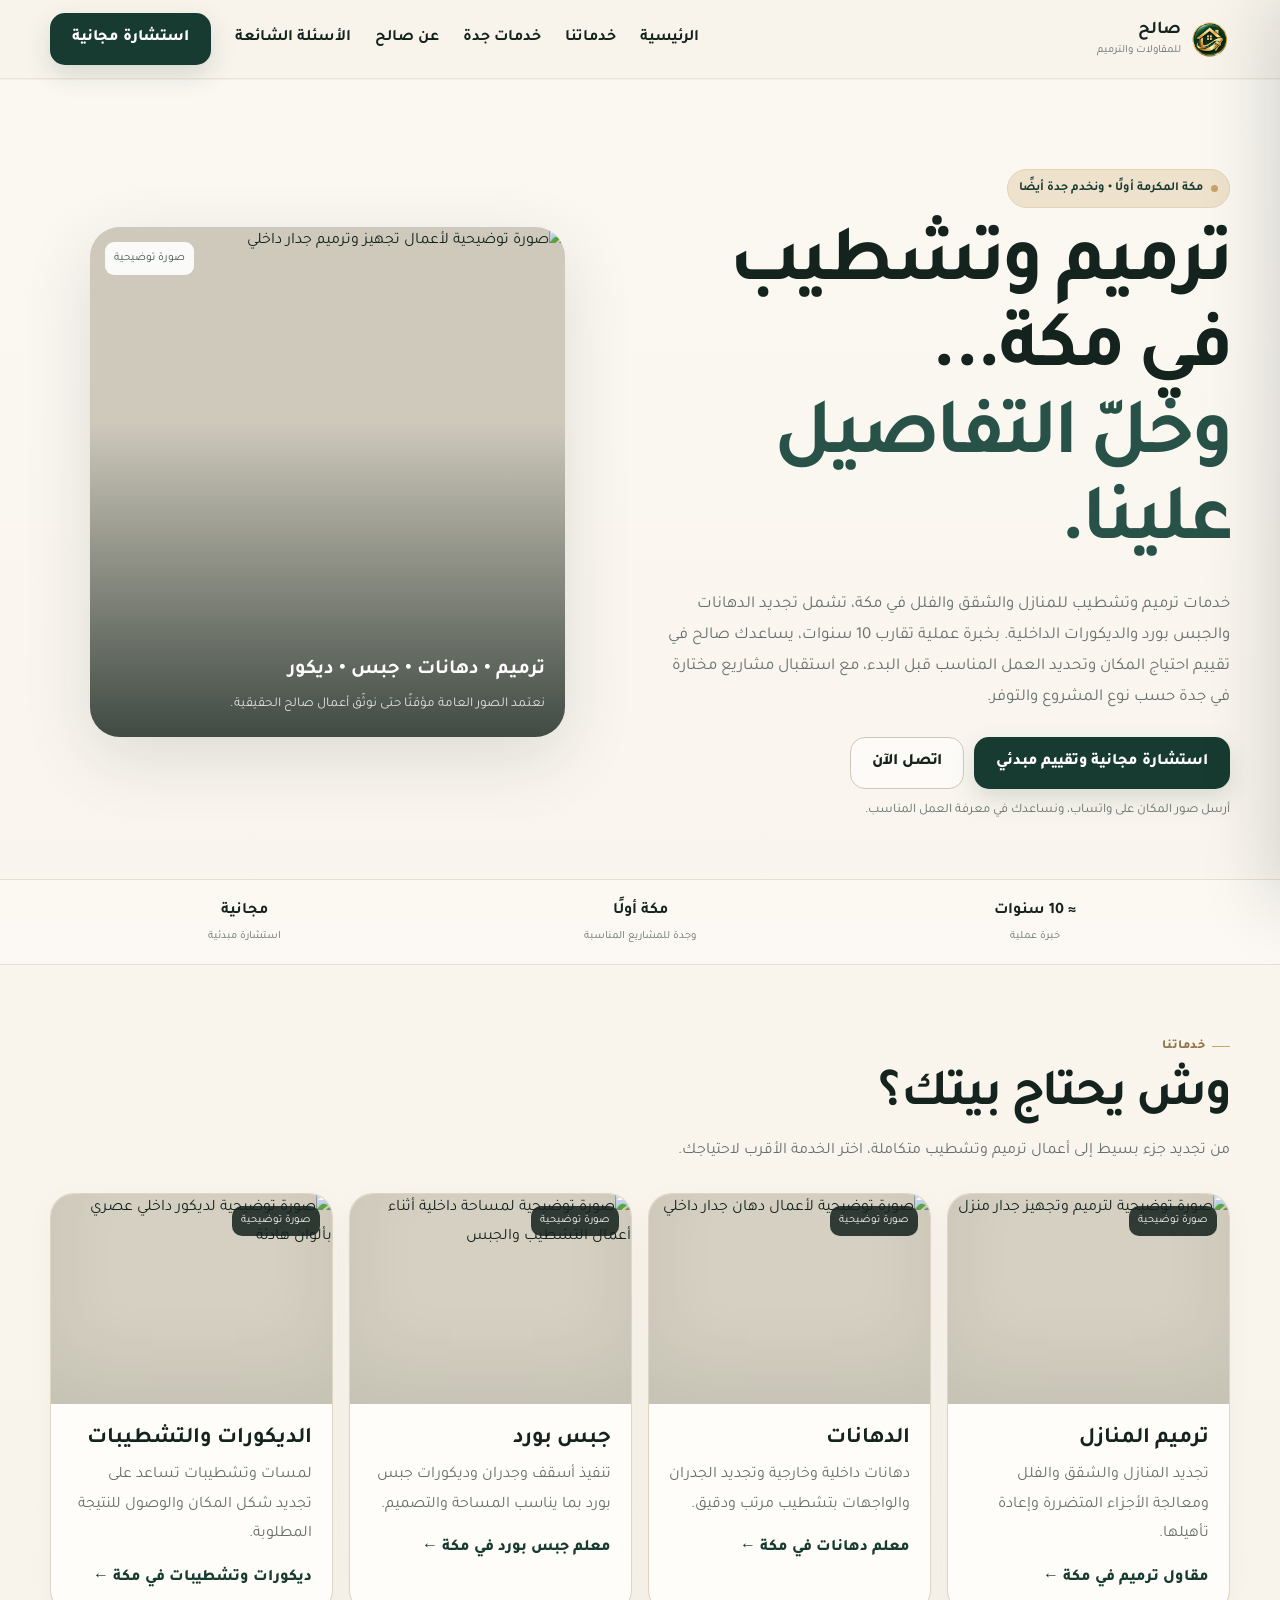
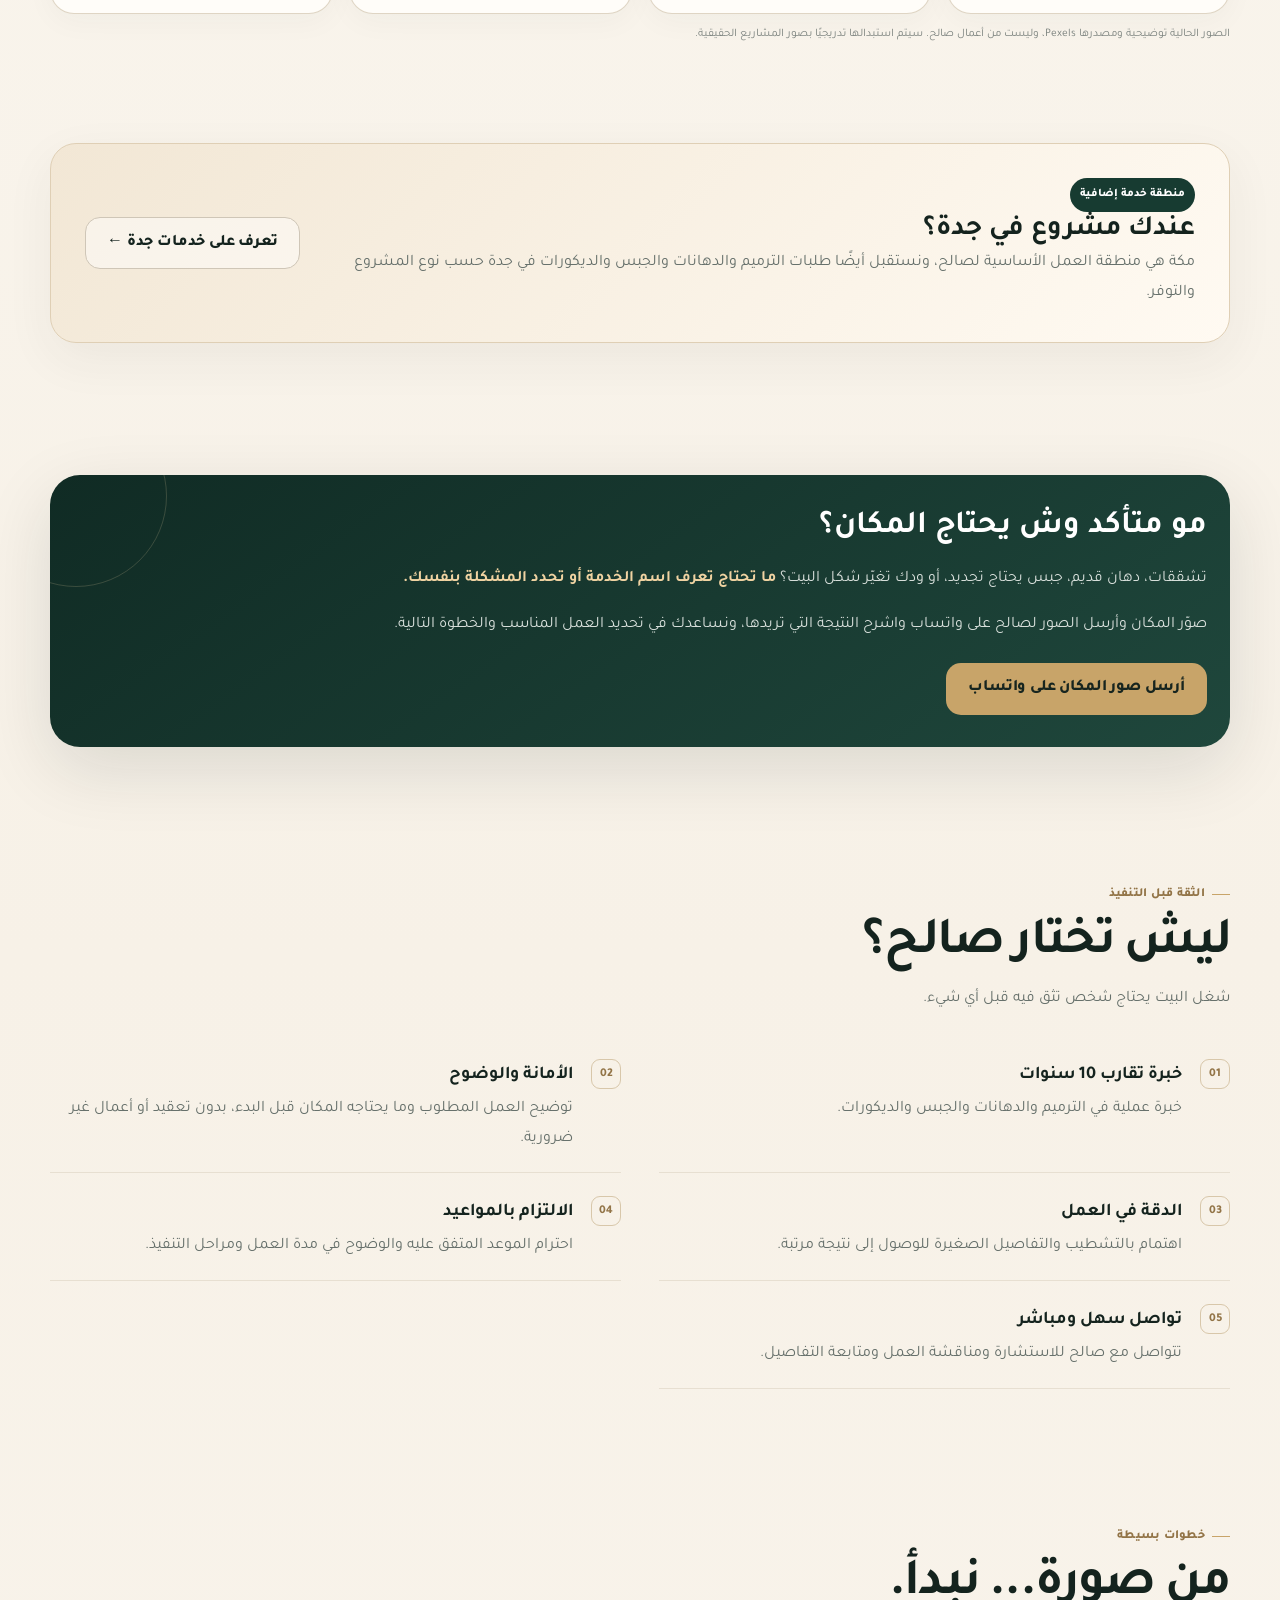
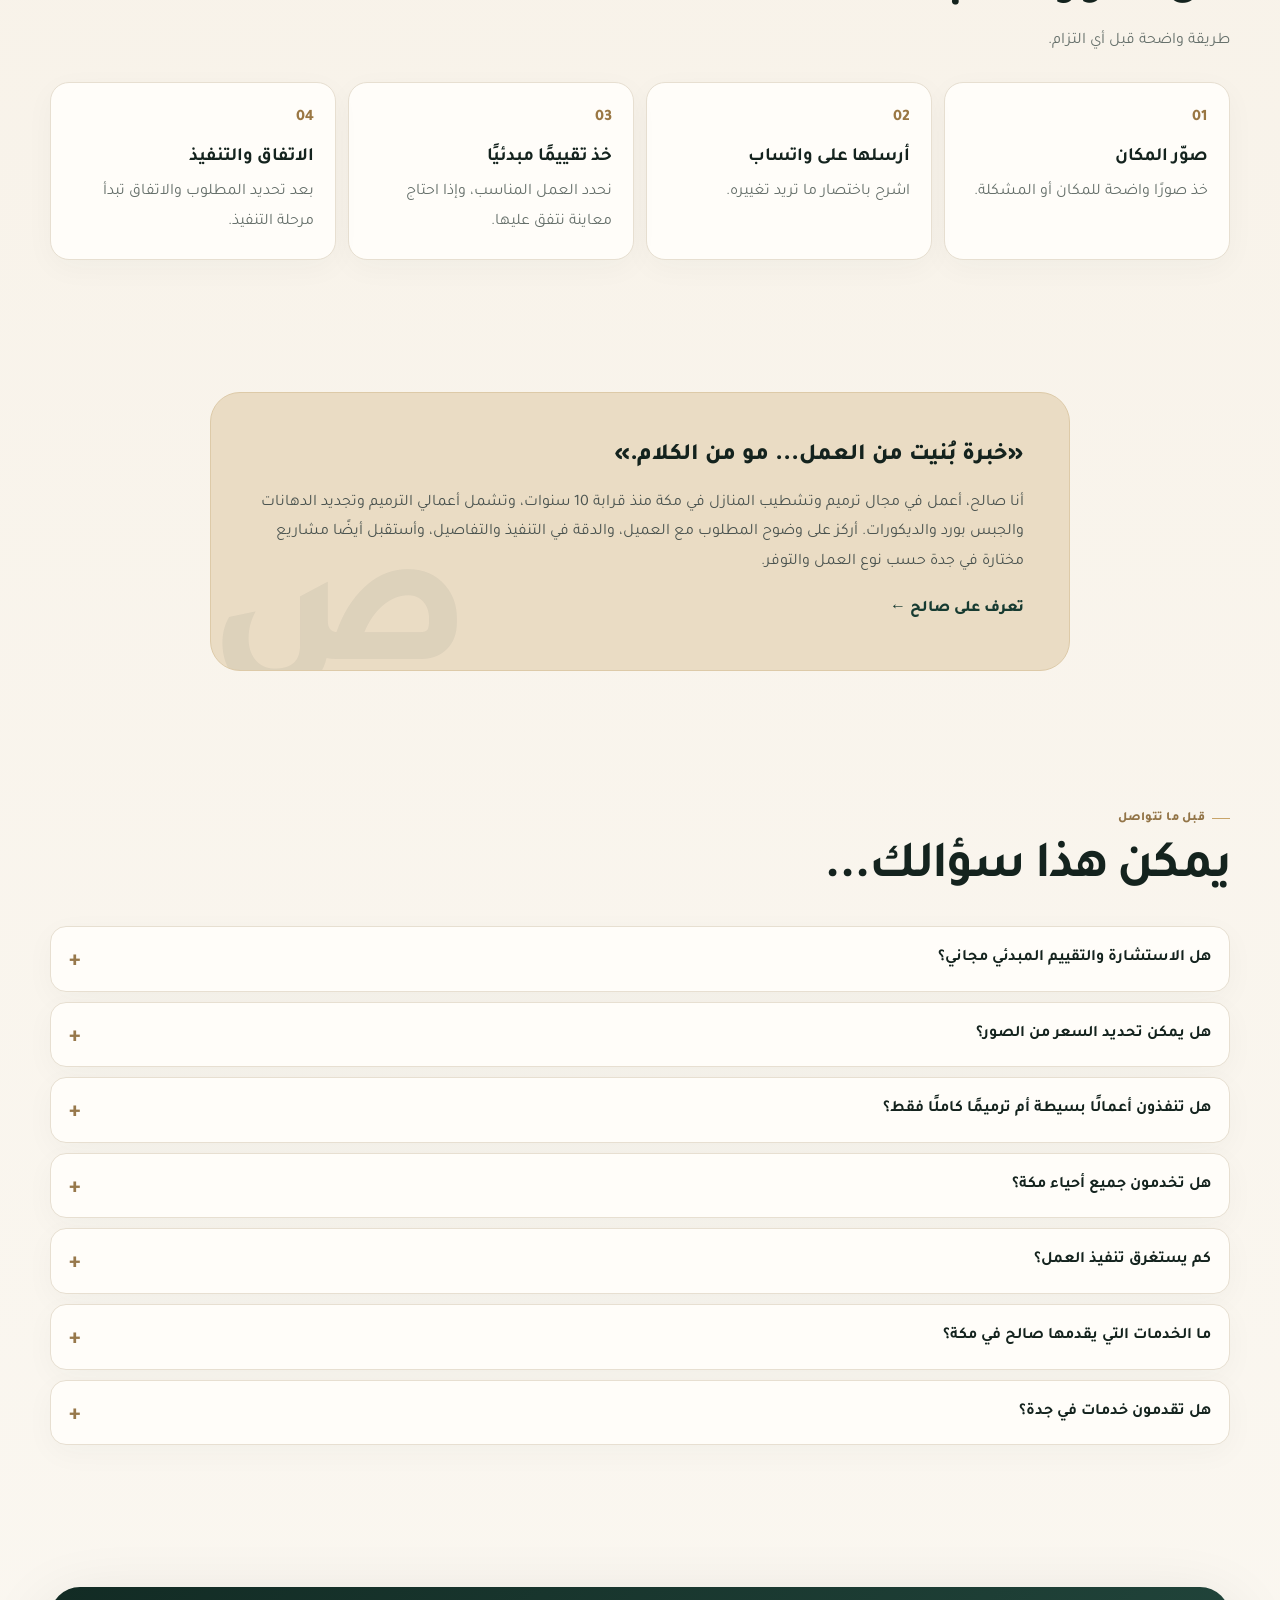
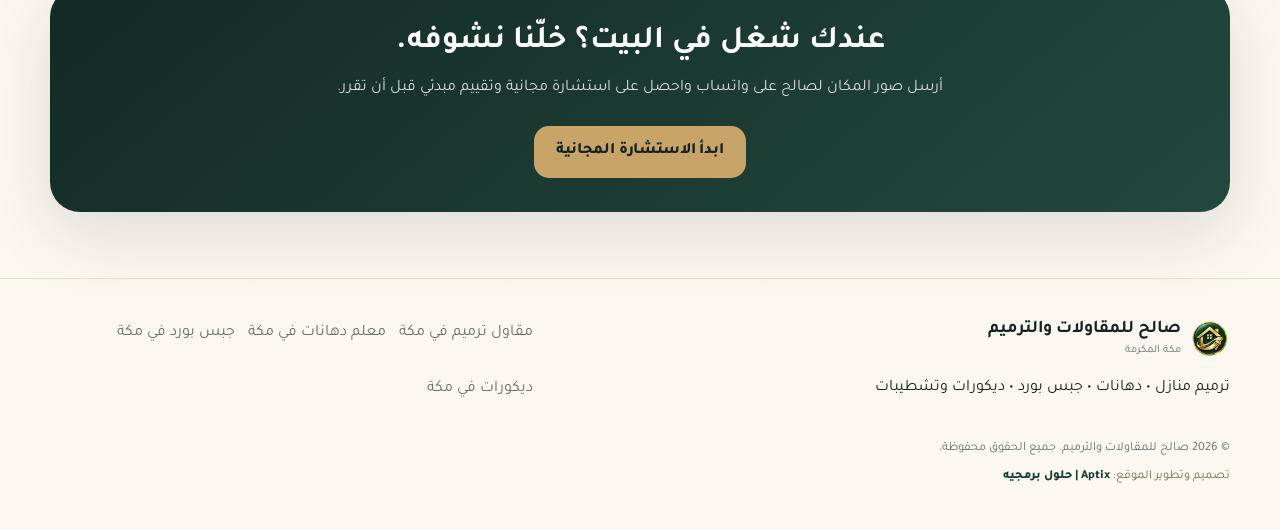
==== index.html @ fb60266c "Add files via upload" ====
<!DOCTYPE html>

<html dir="rtl" lang="ar"><head><meta charset="utf-8"/><meta content="width=device-width,initial-scale=1" name="viewport"/><title>مقاول ترميم وتشطيب في مكة | صالح للمقاولات والترميم</title><meta content="صالح للمقاولات والترميم في مكة لخدمات ترميم وتجديد المنازل والدهانات والجبس بورد والديكورات والتشطيبات. خبرة تقارب 10 سنوات، وتقييم مبدئي مجاني عبر واتساب." name="description"/><meta content="index,follow,max-image-preview:large" name="robots"/><meta content="#173b31" name="theme-color"/><link href="https://example.com/" rel="canonical"/><link href="assets/css/main.css" rel="stylesheet"/><link href="assets/images/favicon-32.png" rel="icon" sizes="32x32" type="image/png"/><link href="assets/images/favicon-16.png" rel="icon" sizes="16x16" type="image/png"/><link href="assets/images/apple-touch-icon.png" rel="apple-touch-icon" sizes="180x180"/><meta content="ar_SA" property="og:locale"/><meta content="website" property="og:type"/><meta content="مقاول ترميم وتشطيب في مكة | صالح للمقاولات والترميم" property="og:title"/><meta content="ترميم وتشطيب منازل في مكة يشمل الدهانات والجبس بورد والديكورات، مع تقييم مبدئي مجاني عبر واتساب." property="og:description"/><meta content="https://example.com/" property="og:url"/><script type="application/ld+json">{"@context":"https://schema.org","@graph":[{"@type":"WebSite","@id":"https://example.com/#website","url":"https://example.com/","name":"صالح للمقاولات والترميم","inLanguage":"ar"},{"@type":"HomeAndConstructionBusiness","@id":"https://example.com/#business","name":"صالح للمقاولات والترميم","url":"https://example.com/","telephone":"+966502574703","description":"خدمات ترميم المنازل والدهانات والجبس بورد والديكورات والتشطيبات، مع تركيز أساسي على مكة المكرمة واستقبال مشاريع مختارة في جدة.","areaServed":[{"@type":"City","name":"مكة المكرمة"},{"@type":"City","name":"جدة"}],"knowsLanguage":"ar"}]}</script></head><body><a class="skip" href="#main">تجاوز إلى المحتوى</a><header class="site-header"><div class="container"><nav aria-label="التنقل الرئيسي" class="nav"><a aria-label="صالح للمقاولات والترميم - الرئيسية" class="brand" href="index.html"><span aria-hidden="true" class="brand-mark"><img alt="" aria-hidden="true" height="39" src="assets/images/saleh-icon.png" width="39"/></span><span class="brand-copy"><strong>صالح</strong><small>للمقاولات والترميم</small></span></a><div class="navlinks"><a href="index.html">الرئيسية</a><a href="index.html#services">خدماتنا</a><a href="services/jeddah.html">خدمات جدة</a><a href="about.html">عن صالح</a><a href="index.html#faq">الأسئلة الشائعة</a><a class="btn btn-primary" href="https://wa.me/966502574703?text=%D8%A7%D9%84%D8%B3%D9%84%D8%A7%D9%85%20%D8%B9%D9%84%D9%8A%D9%83%D9%85%20%D8%A3%D8%B3%D8%AA%D8%A7%D8%B0%20%D8%B5%D8%A7%D9%84%D8%AD%D8%8C%20%D8%A3%D8%B1%D9%8A%D8%AF%20%D8%A7%D8%B3%D8%AA%D8%B4%D8%A7%D8%B1%D8%A9%20%D9%85%D8%AC%D8%A7%D9%86%D9%8A%D8%A9%20%D9%88%D8%AA%D9%82%D9%8A%D9%8A%D9%85%D9%8B%D8%A7%20%D9%85%D8%A8%D8%AF%D8%A6%D9%8A%D9%8B%D8%A7%20%D8%A8%D8%AE%D8%B5%D9%88%D8%B5%20%D8%B9%D9%85%D9%84%20%D9%84%D8%AF%D9%8A%20%D9%81%D9%8A%20%D9%85%D9%83%D8%A9.%20%D9%87%D8%B0%D9%87%20%D8%AA%D9%81%D8%A7%D8%B5%D9%8A%D9%84%20%D8%A7%D9%84%D8%B9%D9%85%D9%84%3A" rel="noopener" target="_blank">استشارة مجانية</a></div><button aria-controls="mobile-drawer" aria-expanded="false" aria-label="فتح القائمة" class="menu-btn" type="button"><span class="menu-icon"><span></span></span></button></nav></div></header><div aria-hidden="true" class="menu-overlay"></div><aside aria-hidden="true" class="mobile-drawer" id="mobile-drawer"><div class="drawer-head"><a class="brand" href="index.html"><span class="brand-mark"><img alt="" aria-hidden="true" height="39" src="assets/images/saleh-icon.png" width="39"/></span><span class="brand-copy"><strong>صالح</strong><small>للمقاولات والترميم</small></span></a><button aria-label="إغلاق القائمة" class="drawer-close" type="button">×</button></div><nav aria-label="قائمة الجوال" class="drawer-links"><a href="index.html">الرئيسية</a><a href="index.html#services">خدماتنا</a><a href="services/jeddah.html">خدمات جدة</a><a href="about.html">عن صالح</a><a href="index.html#faq">الأسئلة الشائعة</a></nav><div class="drawer-cta"><a class="btn btn-primary" href="https://wa.me/966502574703?text=%D8%A7%D9%84%D8%B3%D9%84%D8%A7%D9%85%20%D8%B9%D9%84%D9%8A%D9%83%D9%85%20%D8%A3%D8%B3%D8%AA%D8%A7%D8%B0%20%D8%B5%D8%A7%D9%84%D8%AD%D8%8C%20%D8%A3%D8%B1%D9%8A%D8%AF%20%D8%A7%D8%B3%D8%AA%D8%B4%D8%A7%D8%B1%D8%A9%20%D9%85%D8%AC%D8%A7%D9%86%D9%8A%D8%A9%20%D9%88%D8%AA%D9%82%D9%8A%D9%8A%D9%85%D9%8B%D8%A7%20%D9%85%D8%A8%D8%AF%D8%A6%D9%8A%D9%8B%D8%A7%20%D8%A8%D8%AE%D8%B5%D9%88%D8%B5%20%D8%B9%D9%85%D9%84%20%D9%84%D8%AF%D9%8A%20%D9%81%D9%8A%20%D9%85%D9%83%D8%A9.%20%D9%87%D8%B0%D9%87%20%D8%AA%D9%81%D8%A7%D8%B5%D9%8A%D9%84%20%D8%A7%D9%84%D8%B9%D9%85%D9%84%3A" rel="noopener" style="width:100%" target="_blank">استشارة مجانية عبر واتساب</a><p class="drawer-note">أرسل صور المكان واحصل على تقييم مبدئي.</p></div></aside><main id="main"><section class="hero"><div class="container hero-grid"><div class="hero-copy"><span class="eyebrow">مكة المكرمة أولًا • ونخدم جدة أيضًا</span><h1>ترميم وتشطيب في مكة...<br/><em>وخلّ التفاصيل علينا.</em></h1><p class="lead">خدمات ترميم وتشطيب للمنازل والشقق والفلل في مكة، تشمل تجديد الدهانات والجبس بورد والديكورات الداخلية. بخبرة عملية تقارب 10 سنوات، يساعدك صالح في تقييم احتياج المكان وتحديد العمل المناسب قبل البدء، مع استقبال مشاريع مختارة في جدة حسب نوع المشروع والتوفر.</p><div class="actions"><a class="btn btn-primary" href="https://wa.me/966502574703?text=%D8%A7%D9%84%D8%B3%D9%84%D8%A7%D9%85%20%D8%B9%D9%84%D9%8A%D9%83%D9%85%20%D8%A3%D8%B3%D8%AA%D8%A7%D8%B0%20%D8%B5%D8%A7%D9%84%D8%AD%D8%8C%20%D8%A3%D8%B1%D9%8A%D8%AF%20%D8%A7%D8%B3%D8%AA%D8%B4%D8%A7%D8%B1%D8%A9%20%D9%85%D8%AC%D8%A7%D9%86%D9%8A%D8%A9%20%D9%88%D8%AA%D9%82%D9%8A%D9%8A%D9%85%D9%8B%D8%A7%20%D9%85%D8%A8%D8%AF%D8%A6%D9%8A%D9%8B%D8%A7%20%D8%A8%D8%AE%D8%B5%D9%88%D8%B5%20%D8%B9%D9%85%D9%84%20%D9%84%D8%AF%D9%8A%20%D9%81%D9%8A%20%D9%85%D9%83%D8%A9.%20%D9%87%D8%B0%D9%87%20%D8%AA%D9%81%D8%A7%D8%B5%D9%8A%D9%84%20%D8%A7%D9%84%D8%B9%D9%85%D9%84%3A" rel="noopener" target="_blank">استشارة مجانية وتقييم مبدئي</a><a class="btn btn-outline" href="tel:+966502574703">اتصل الآن</a></div><p class="micro">أرسل صور المكان على واتساب، ونساعدك في معرفة العمل المناسب.</p></div><figure class="hero-media"><img alt="صورة توضيحية لأعمال تجهيز وترميم جدار داخلي" fetchpriority="high" src="https://images.pexels.com/photos/6474127/pexels-photo-6474127.jpeg?auto=compress&amp;dpr=1&amp;h=750&amp;w=1260"/><span class="photo-note">صورة توضيحية</span><figcaption class="hero-caption"><b>ترميم • دهانات • جبس • ديكور</b><span>نعتمد الصور العامة مؤقتًا حتى نوثّق أعمال صالح الحقيقية.</span></figcaption></figure></div></section><div class="trust-strip"><div class="container trust-grid"><div><b>≈ 10 سنوات</b><span>خبرة عملية</span></div><div><b>مكة أولًا</b><span>وجدة للمشاريع المناسبة</span></div><div><b>مجانية</b><span>استشارة مبدئية</span></div></div></div><section id="services"><div class="container"><div class="section-head"><span class="section-kicker">خدماتنا</span><h2>وش يحتاج بيتك؟</h2><p>من تجديد جزء بسيط إلى أعمال ترميم وتشطيب متكاملة، اختر الخدمة الأقرب لاحتياجك.</p></div><div class="cards">
<a class="card" href="services/renovation-makkah.html"><div class="service-media"><img alt="صورة توضيحية لترميم وتجهيز جدار منزل" loading="lazy" src="https://images.pexels.com/photos/5493667/pexels-photo-5493667.jpeg?auto=compress&amp;dpr=1&amp;h=750&amp;w=1260"/><span class="badge">صورة توضيحية</span></div><div class="card-body"><h3>ترميم المنازل</h3><p>تجديد المنازل والشقق والفلل ومعالجة الأجزاء المتضررة وإعادة تأهيلها.</p><span class="arrow">مقاول ترميم في مكة ←</span></div></a>
<a class="card" href="services/painting-makkah.html"><div class="service-media"><img alt="صورة توضيحية لأعمال دهان جدار داخلي" loading="lazy" src="https://images.pexels.com/photos/6474471/pexels-photo-6474471.jpeg?auto=compress&amp;dpr=1&amp;h=750&amp;w=1260"/><span class="badge">صورة توضيحية</span></div><div class="card-body"><h3>الدهانات</h3><p>دهانات داخلية وخارجية وتجديد الجدران والواجهات بتشطيب مرتب ودقيق.</p><span class="arrow">معلم دهانات في مكة ←</span></div></a>
<a class="card" href="services/gypsum-board-makkah.html"><div class="service-media"><img alt="صورة توضيحية لمساحة داخلية أثناء أعمال التشطيب والجبس" loading="lazy" src="https://images.pexels.com/photos/7937304/pexels-photo-7937304.jpeg?auto=compress&amp;dpr=1&amp;h=750&amp;w=1260"/><span class="badge">صورة توضيحية</span></div><div class="card-body"><h3>جبس بورد</h3><p>تنفيذ أسقف وجدران وديكورات جبس بورد بما يناسب المساحة والتصميم.</p><span class="arrow">معلم جبس بورد في مكة ←</span></div></a>
<a class="card" href="services/decor-makkah.html"><div class="service-media"><img alt="صورة توضيحية لديكور داخلي عصري بألوان هادئة" loading="lazy" src="https://images.pexels.com/photos/7512046/pexels-photo-7512046.jpeg?auto=compress&amp;dpr=1&amp;h=750&amp;w=1260"/><span class="badge">صورة توضيحية</span></div><div class="card-body"><h3>الديكورات والتشطيبات</h3><p>لمسات وتشطيبات تساعد على تجديد شكل المكان والوصول للنتيجة المطلوبة.</p><span class="arrow">ديكورات وتشطيبات في مكة ←</span></div></a>
</div><p class="source-note">الصور الحالية توضيحية ومصدرها Pexels، وليست من أعمال صالح. سيتم استبدالها تدريجيًا بصور المشاريع الحقيقية.</p></div></section><section class="secondary-area"><div class="container"><div class="area-card"><div><span class="area-tag">منطقة خدمة إضافية</span><h2>عندك مشروع في جدة؟</h2><p>مكة هي منطقة العمل الأساسية لصالح، ونستقبل أيضًا طلبات الترميم والدهانات والجبس والديكورات في جدة حسب نوع المشروع والتوفر.</p></div><a class="btn btn-outline" href="services/jeddah.html">تعرف على خدمات جدة ←</a></div></div></section><section><div class="container"><div class="problem"><h2>مو متأكد وش يحتاج المكان؟</h2><p>تشققات، دهان قديم، جبس يحتاج تجديد، أو ودك تغيّر شكل البيت؟ <strong>ما تحتاج تعرف اسم الخدمة أو تحدد المشكلة بنفسك.</strong></p><p>صوّر المكان وأرسل الصور لصالح على واتساب واشرح النتيجة التي تريدها، ونساعدك في تحديد العمل المناسب والخطوة التالية.</p><a class="btn btn-gold" href="https://wa.me/966502574703?text=%D8%A7%D9%84%D8%B3%D9%84%D8%A7%D9%85%20%D8%B9%D9%84%D9%8A%D9%83%D9%85%20%D8%A3%D8%B3%D8%AA%D8%A7%D8%B0%20%D8%B5%D8%A7%D9%84%D8%AD%D8%8C%20%D8%A3%D8%B1%D9%8A%D8%AF%20%D8%A7%D8%B3%D8%AA%D8%B4%D8%A7%D8%B1%D8%A9%20%D9%85%D8%AC%D8%A7%D9%86%D9%8A%D8%A9%20%D9%88%D8%AA%D9%82%D9%8A%D9%8A%D9%85%D9%8B%D8%A7%20%D9%85%D8%A8%D8%AF%D8%A6%D9%8A%D9%8B%D8%A7%20%D8%A8%D8%AE%D8%B5%D9%88%D8%B5%20%D8%B9%D9%85%D9%84%20%D9%84%D8%AF%D9%8A%20%D9%81%D9%8A%20%D9%85%D9%83%D8%A9.%20%D9%87%D8%B0%D9%87%20%D8%AA%D9%81%D8%A7%D8%B5%D9%8A%D9%84%20%D8%A7%D9%84%D8%B9%D9%85%D9%84%3A" rel="noopener" target="_blank">أرسل صور المكان على واتساب</a></div></div></section><section><div class="container"><div class="section-head"><span class="section-kicker">الثقة قبل التنفيذ</span><h2>ليش تختار صالح؟</h2><p>شغل البيت يحتاج شخص تثق فيه قبل أي شيء.</p></div><div class="features"><div class="feature"><span class="feature-num">01</span><div><b>خبرة تقارب 10 سنوات</b><p>خبرة عملية في الترميم والدهانات والجبس والديكورات.</p></div></div><div class="feature"><span class="feature-num">02</span><div><b>الأمانة والوضوح</b><p>توضيح العمل المطلوب وما يحتاجه المكان قبل البدء، بدون تعقيد أو أعمال غير ضرورية.</p></div></div><div class="feature"><span class="feature-num">03</span><div><b>الدقة في العمل</b><p>اهتمام بالتشطيب والتفاصيل الصغيرة للوصول إلى نتيجة مرتبة.</p></div></div><div class="feature"><span class="feature-num">04</span><div><b>الالتزام بالمواعيد</b><p>احترام الموعد المتفق عليه والوضوح في مدة العمل ومراحل التنفيذ.</p></div></div><div class="feature"><span class="feature-num">05</span><div><b>تواصل سهل ومباشر</b><p>تتواصل مع صالح للاستشارة ومناقشة العمل ومتابعة التفاصيل.</p></div></div></div></div></section><section><div class="container"><div class="section-head"><span class="section-kicker">خطوات بسيطة</span><h2>من صورة... نبدأ.</h2><p>طريقة واضحة قبل أي التزام.</p></div><div class="steps"><div class="step"><span>01</span><h3>صوّر المكان</h3><p>خذ صورًا واضحة للمكان أو المشكلة.</p></div><div class="step"><span>02</span><h3>أرسلها على واتساب</h3><p>اشرح باختصار ما تريد تغييره.</p></div><div class="step"><span>03</span><h3>خذ تقييمًا مبدئيًا</h3><p>نحدد العمل المناسب، وإذا احتاج معاينة نتفق عليها.</p></div><div class="step"><span>04</span><h3>الاتفاق والتنفيذ</h3><p>بعد تحديد المطلوب والاتفاق تبدأ مرحلة التنفيذ.</p></div></div></div></section><section><div class="container"><div class="about-box about-home"><blockquote>«خبرة بُنيت من العمل... مو من الكلام.»</blockquote><p>أنا صالح، أعمل في مجال ترميم وتشطيب المنازل في مكة منذ قرابة 10 سنوات، وتشمل أعمالي الترميم وتجديد الدهانات والجبس بورد والديكورات. أركز على وضوح المطلوب مع العميل، والدقة في التنفيذ والتفاصيل، وأستقبل أيضًا مشاريع مختارة في جدة حسب نوع العمل والتوفر.</p><p style="margin-top:18px"><a class="arrow" href="about.html">تعرف على صالح ←</a></p></div></div></section><section id="faq"><div class="container"><div class="section-head"><span class="section-kicker">قبل ما تتواصل</span><h2>يمكن هذا سؤالك...</h2></div><div class="faq"><details><summary>هل الاستشارة والتقييم المبدئي مجاني؟</summary><p>نعم، يمكنك إرسال صور المكان ووصف المطلوب على واتساب للحصول على استشارة وتقييم أولي دون مقابل.</p></details><details><summary>هل يمكن تحديد السعر من الصور؟</summary><p>الصور تساعد في فهم العمل وإعطاء تقييم مبدئي، لكن بعض الأعمال تحتاج معاينة للموقع قبل تحديد السعر النهائي.</p></details><details><summary>هل تنفذون أعمالًا بسيطة أم ترميمًا كاملًا فقط؟</summary><p>يتم تقييم العمل حسب المطلوب، سواء كان تجديد جزء من المكان أو أعمال ترميم وتشطيب أكبر.</p></details><details><summary>هل تخدمون جميع أحياء مكة؟</summary><p>يتم تنفيذ الأعمال في مختلف أحياء مكة بحسب نوع العمل والموقع.</p></details><details><summary>كم يستغرق تنفيذ العمل؟</summary><p>تختلف المدة حسب حجم العمل وحالة المكان، ويتم توضيح المدة المتوقعة قبل بدء التنفيذ.</p></details><details><summary>ما الخدمات التي يقدمها صالح في مكة؟</summary><p>يقدم صالح خدمات ترميم وتجديد المنازل، والدهانات الداخلية والخارجية، والجبس بورد، والديكورات والتشطيبات في مكة.</p></details><details><summary>هل تقدمون خدمات في جدة؟</summary><p>مكة هي منطقة العمل الأساسية، ويتم استقبال مشاريع مختارة في جدة حسب نوع المشروع وحجمه والتوفر.</p></details></div></div></section><section><div class="container"><div class="final-cta"><h2>عندك شغل في البيت؟ خلّنا نشوفه.</h2><p>أرسل صور المكان لصالح على واتساب واحصل على استشارة مجانية وتقييم مبدئي قبل أن تقرر.</p><a class="btn" href="https://wa.me/966502574703?text=%D8%A7%D9%84%D8%B3%D9%84%D8%A7%D9%85%20%D8%B9%D9%84%D9%8A%D9%83%D9%85%20%D8%A3%D8%B3%D8%AA%D8%A7%D8%B0%20%D8%B5%D8%A7%D9%84%D8%AD%D8%8C%20%D8%A3%D8%B1%D9%8A%D8%AF%20%D8%A7%D8%B3%D8%AA%D8%B4%D8%A7%D8%B1%D8%A9%20%D9%85%D8%AC%D8%A7%D9%86%D9%8A%D8%A9%20%D9%88%D8%AA%D9%82%D9%8A%D9%8A%D9%85%D9%8B%D8%A7%20%D9%85%D8%A8%D8%AF%D8%A6%D9%8A%D9%8B%D8%A7%20%D8%A8%D8%AE%D8%B5%D9%88%D8%B5%20%D8%B9%D9%85%D9%84%20%D9%84%D8%AF%D9%8A%20%D9%81%D9%8A%20%D9%85%D9%83%D8%A9.%20%D9%87%D8%B0%D9%87%20%D8%AA%D9%81%D8%A7%D8%B5%D9%8A%D9%84%20%D8%A7%D9%84%D8%B9%D9%85%D9%84%3A" rel="noopener" target="_blank">ابدأ الاستشارة المجانية</a></div></div></section></main><footer><div class="container"><div class="footer-grid"><div><a class="brand" href="index.html"><span class="brand-mark"><img alt="" aria-hidden="true" height="39" src="assets/images/saleh-icon.png" width="39"/></span><span class="brand-copy"><strong>صالح للمقاولات والترميم</strong><small>مكة المكرمة</small></span></a><p>ترميم منازل • دهانات • جبس بورد • ديكورات وتشطيبات</p></div><div class="footer-links"><a href="services/renovation-makkah.html">مقاول ترميم في مكة</a><a href="services/painting-makkah.html">معلم دهانات في مكة</a><a href="services/gypsum-board-makkah.html">جبس بورد في مكة</a><a href="services/decor-makkah.html">ديكورات في مكة</a></div></div><div class="copyright">© 2026 صالح للمقاولات والترميم. جميع الحقوق محفوظة.<span class="designer-credit">تصميم وتطوير الموقع: <strong><a href="https://wa.me/967780595696" rel="noopener" target="_blank">Aptix | حلول برمجيه</a></strong></span></div></div></footer><div class="sticky-contact"><a class="call" href="tel:+966502574703">اتصال</a><a class="whatsapp" href="https://wa.me/966502574703?text=%D8%A7%D9%84%D8%B3%D9%84%D8%A7%D9%85%20%D8%B9%D9%84%D9%8A%D9%83%D9%85%20%D8%A3%D8%B3%D8%AA%D8%A7%D8%B0%20%D8%B5%D8%A7%D9%84%D8%AD%D8%8C%20%D8%A3%D8%B1%D9%8A%D8%AF%20%D8%A7%D8%B3%D8%AA%D8%B4%D8%A7%D8%B1%D8%A9%20%D9%85%D8%AC%D8%A7%D9%86%D9%8A%D8%A9%20%D9%88%D8%AA%D9%82%D9%8A%D9%8A%D9%85%D9%8B%D8%A7%20%D9%85%D8%A8%D8%AF%D8%A6%D9%8A%D9%8B%D8%A7%20%D8%A8%D8%AE%D8%B5%D9%88%D8%B5%20%D8%B9%D9%85%D9%84%20%D9%84%D8%AF%D9%8A%20%D9%81%D9%8A%20%D9%85%D9%83%D8%A9.%20%D9%87%D8%B0%D9%87%20%D8%AA%D9%81%D8%A7%D8%B5%D9%8A%D9%84%20%D8%A7%D9%84%D8%B9%D9%85%D9%84%3A" rel="noopener" target="_blank">واتساب • استشارة مجانية</a></div><script defer="" src="assets/js/main.js"></script></body></html>
---- assets/css/main.css ----
@import url('https://fonts.googleapis.com/css2?family=Tajawal:wght@400;500;600;700;800&display=swap');
:root{
 --ink:#14231e;--ink-2:#234137;--forest:#173b31;--forest-2:#285247;
 --gold:#c8a469;--gold-2:#e2c89d;--ivory:#f8f4ec;--paper:#fffdf9;
 --muted:#66706b;--line:#e7dfd1;--white:#fff;--radius:24px;
 --shadow:0 22px 70px rgba(20,35,30,.12);--max:1180px
}
*{box-sizing:border-box}html{scroll-behavior:smooth}body{margin:0;background:var(--ivory);color:var(--ink);font-family:'Tajawal',Arial,sans-serif;line-height:1.85;-webkit-font-smoothing:antialiased}body.menu-open{overflow:hidden}a{color:inherit;text-decoration:none}img{max-width:100%;display:block}.container{width:min(calc(100% - 30px),var(--max));margin:auto}.skip{position:absolute;right:-9999px}.skip:focus{right:16px;top:16px;background:#fff;padding:10px 14px;z-index:999;border-radius:10px}.site-header{position:sticky;top:0;z-index:80;background:rgba(248,244,236,.92);backdrop-filter:blur(18px);border-bottom:1px solid rgba(231,223,209,.78)}.nav{height:72px;display:flex;align-items:center;justify-content:space-between;gap:20px}.brand{display:flex;align-items:center;gap:10px}.brand-mark{width:39px;height:39px;border-radius:12px;background:linear-gradient(145deg,var(--forest),#0f2c24);display:grid;place-items:center;color:var(--gold-2);font-weight:800;font-size:1.25rem;box-shadow:0 7px 20px rgba(23,59,49,.16)}.brand-copy{display:flex;flex-direction:column;line-height:1.15}.brand-copy strong{font-size:1.12rem}.brand-copy small{color:var(--muted);font-size:.69rem;margin-top:5px}.navlinks{display:none;align-items:center;gap:24px;font-weight:600}.navlinks a:not(.btn):hover{color:var(--forest-2)}.menu-btn{width:44px;height:44px;border:1px solid var(--line);border-radius:13px;background:var(--paper);display:grid;place-items:center;cursor:pointer}.menu-icon{width:20px;height:14px;position:relative}.menu-icon:before,.menu-icon:after,.menu-icon span{content:'';position:absolute;right:0;width:100%;height:2px;background:var(--ink);border-radius:3px;transition:.22s}.menu-icon:before{top:0}.menu-icon span{top:6px}.menu-icon:after{top:12px}.menu-btn[aria-expanded='true'] .menu-icon:before{transform:translateY(6px) rotate(45deg)}.menu-btn[aria-expanded='true'] .menu-icon span{opacity:0}.menu-btn[aria-expanded='true'] .menu-icon:after{transform:translateY(-6px) rotate(-45deg)}
.menu-overlay{position:fixed;inset:0;background:rgba(10,20,16,.38);backdrop-filter:blur(2px);z-index:89;opacity:0;pointer-events:none;transition:.22s}.menu-overlay.open{opacity:1;pointer-events:auto}.mobile-drawer{position:fixed;z-index:90;top:0;right:0;height:100dvh;width:min(86vw,380px);background:var(--paper);box-shadow:-24px 0 70px rgba(15,30,25,.18);transform:translateX(105%);transition:.28s ease;padding:20px;display:flex;flex-direction:column}.mobile-drawer.open{transform:translateX(0)}.drawer-head{display:flex;align-items:center;justify-content:space-between;padding-bottom:20px;border-bottom:1px solid var(--line)}.drawer-close{width:42px;height:42px;border:1px solid var(--line);background:var(--ivory);border-radius:12px;font-size:1.35rem;cursor:pointer}.drawer-links{display:grid;margin-top:16px}.drawer-links a{font-size:1.18rem;font-weight:600;padding:16px 3px;border-bottom:1px solid var(--line)}.drawer-cta{margin-top:auto;padding-top:22px}.drawer-note{font-size:.82rem;color:var(--muted);margin:12px 0 0}.btn{display:inline-flex;align-items:center;justify-content:center;gap:8px;min-height:52px;padding:0 21px;border-radius:15px;font-weight:800;border:1px solid transparent;transition:.2s ease}.btn-primary{background:var(--forest);color:#fff;box-shadow:0 10px 26px rgba(23,59,49,.15)}.btn-primary:hover{background:#102f27;transform:translateY(-2px)}.btn-gold{background:var(--gold);color:#17251f}.btn-outline{border-color:#cfc6b7;background:rgba(255,255,255,.45)}
.hero{padding:38px 0 38px}.hero-copy{padding-top:12px}.eyebrow{display:inline-flex;align-items:center;gap:8px;font-size:.78rem;font-weight:700;color:var(--forest);background:#efe2cd;border:1px solid #e4d2b4;padding:7px 11px;border-radius:999px;margin-bottom:17px}.eyebrow:before{content:'';width:7px;height:7px;background:var(--gold);border-radius:50%}.hero h1{font-size:clamp(2.5rem,11vw,5rem);line-height:1.08;letter-spacing:-.045em;margin:0 0 18px;max-width:820px}.hero h1 em{font-style:normal;color:var(--forest-2)}.hero .lead{font-size:1.05rem;color:var(--muted);max-width:700px;margin:0 0 24px}.actions{display:grid;gap:10px}.micro{font-size:.82rem;color:var(--muted);margin:10px 0 0}.hero-media{margin-top:28px;position:relative;border-radius:30px;overflow:hidden;min-height:320px;background:#d6d0c2;box-shadow:var(--shadow)}.hero-media img{width:100%;height:100%;position:absolute;inset:0;object-fit:cover}.hero-media:after{content:'';position:absolute;inset:0;background:linear-gradient(180deg,rgba(12,28,23,.04) 38%,rgba(12,28,23,.74) 100%)}.photo-note{position:absolute;z-index:2;top:15px;left:15px;background:rgba(255,255,255,.9);padding:6px 9px;border-radius:9px;font-size:.72rem;color:#4b544f}.hero-caption{position:absolute;z-index:2;right:20px;left:20px;bottom:18px;color:white}.hero-caption b{font-size:1.27rem;display:block}.hero-caption span{font-size:.84rem;opacity:.84}.trust-strip{padding:17px 0;border-block:1px solid var(--line);background:rgba(255,255,255,.25)}.trust-grid{display:grid;grid-template-columns:repeat(3,1fr);gap:6px;text-align:center}.trust-grid b{display:block;font-size:.91rem}.trust-grid span{display:block;font-size:.69rem;color:var(--muted)}
section{padding:66px 0}.section-head{margin-bottom:26px}.section-kicker{font-size:.78rem;color:#927447;font-weight:800;letter-spacing:.02em}.section-head h2{font-size:clamp(2rem,8vw,3.25rem);line-height:1.2;letter-spacing:-.035em;margin:5px 0 9px}.section-head p{color:var(--muted);margin:0;max-width:680px}.cards{display:grid;gap:16px}.card{background:var(--paper);border:1px solid var(--line);border-radius:var(--radius);overflow:hidden;transition:.22s ease}.card:hover{transform:translateY(-4px);box-shadow:var(--shadow)}.service-media{height:205px;position:relative;background:#d6d0c2;overflow:hidden}.service-media img{width:100%;height:100%;object-fit:cover;transition:.45s ease}.card:hover .service-media img{transform:scale(1.035)}.service-media .badge{position:absolute;top:12px;right:12px;background:rgba(20,35,30,.86);color:#fff;border-radius:10px;padding:5px 9px;font-size:.69rem}.card-body{padding:20px}.card h3{font-size:1.4rem;line-height:1.35;margin:0 0 7px}.card p{color:var(--muted);margin:0 0 14px}.arrow{font-weight:800;color:var(--forest)}.problem{position:relative;overflow:hidden;background:linear-gradient(145deg,#102b24,#1f473c);color:#fff;border-radius:30px;padding:32px 23px;box-shadow:var(--shadow)}.problem:after{content:'';position:absolute;width:180px;height:180px;border:1px solid rgba(226,200,157,.2);border-radius:50%;left:-65px;top:-70px}.problem h2{font-size:2rem;line-height:1.3;margin:0 0 13px}.problem p{color:#d9e0dc}.problem strong{color:#f0d3a2}.problem .btn{margin-top:7px}.features{display:grid;gap:5px}.feature{padding:18px 0;border-bottom:1px solid var(--line);display:grid;grid-template-columns:36px 1fr;gap:12px}.feature-num{width:30px;height:30px;border:1px solid #d8c7aa;color:#927447;border-radius:9px;display:grid;place-items:center;font-size:.75rem;font-weight:800}.feature b{display:block;font-size:1.12rem}.feature p{margin:3px 0 0;color:var(--muted)}.steps{display:grid;gap:12px}.step{background:var(--paper);border:1px solid var(--line);padding:21px;border-radius:19px}.step span{font-weight:800;color:#9a7743}.step h3{margin:7px 0 3px}.step p{margin:0;color:var(--muted)}.about-box{background:#eadcc4;border:1px solid #ddcaa8;border-radius:30px;padding:29px 23px;position:relative;overflow:hidden}.about-box:after{content:'ص';position:absolute;left:-2px;bottom:-58px;font-size:12rem;font-weight:800;color:rgba(23,59,49,.06);line-height:1}.about-box blockquote{position:relative;z-index:1;font-size:1.45rem;line-height:1.55;margin:0 0 15px;font-weight:800}.about-box p{position:relative;z-index:1;margin:0;color:#4a534f}.faq details{background:var(--paper);border:1px solid var(--line);border-radius:16px;padding:17px 18px;margin-bottom:10px}.faq summary{cursor:pointer;font-weight:700;list-style:none;position:relative;padding-left:26px}.faq summary:after{content:'+';position:absolute;left:0;top:-3px;font-size:1.45rem;color:#97784b}.faq details[open] summary:after{content:'–'}.faq p{color:var(--muted);margin:10px 0 0}.final-cta{background:linear-gradient(140deg,#122b24,#23483e);color:#fff;border-radius:30px;padding:34px 23px;text-align:center;box-shadow:var(--shadow)}.final-cta h2{font-size:2rem;line-height:1.34;margin:0 0 10px}.final-cta p{color:#d8dfdc;max-width:620px;margin:0 auto 22px}.final-cta .btn{background:var(--gold);color:#16231f}.page-hero{padding:45px 0 28px}.page-hero h1{font-size:clamp(2.25rem,9.5vw,4.35rem);line-height:1.14;letter-spacing:-.04em;margin:0 0 14px}.page-hero p{color:var(--muted);max-width:760px}.content-grid{display:grid;gap:18px}.content-box{background:var(--paper);border:1px solid var(--line);border-radius:22px;padding:23px}.content-box h2,.content-box h3{line-height:1.35;margin-top:0}.content-box p,.content-box li{color:var(--muted)}.related-links{display:grid;gap:10px}.related-links a{padding:13px 15px;background:var(--ivory);border:1px solid var(--line);border-radius:13px;font-weight:700}.breadcrumb{font-size:.78rem;color:var(--muted);margin-bottom:14px}.service-hero-image{margin-top:26px;border-radius:24px;overflow:hidden;position:relative;min-height:270px;background:#ddd}.service-hero-image img{width:100%;height:100%;position:absolute;inset:0;object-fit:cover}.service-hero-image .photo-note{top:12px;left:12px}.location-note{background:#f0e4d1;border-right:4px solid var(--gold);padding:14px 16px;border-radius:10px;color:#4f574f}footer{padding:40px 0 100px;border-top:1px solid var(--line)}.footer-grid{display:grid;gap:22px}.footer-links{display:flex;flex-wrap:wrap;gap:13px;color:var(--muted)}.copyright{font-size:.78rem;color:var(--muted);margin-top:18px}.sticky-contact{position:fixed;z-index:70;bottom:10px;left:10px;right:10px;display:grid;grid-template-columns:.85fr 1.5fr;gap:7px;background:rgba(255,253,249,.94);backdrop-filter:blur(15px);padding:7px;border:1px solid var(--line);border-radius:17px;box-shadow:0 14px 44px rgba(20,35,30,.18)}.sticky-contact a{min-height:48px;border-radius:11px;display:flex;align-items:center;justify-content:center;font-weight:800}.call{border:1px solid var(--line)}.whatsapp{background:var(--forest);color:#fff}.source-note{font-size:.72rem;color:#7b827e;margin-top:10px}
@media(min-width:760px){.nav{height:78px}.navlinks{display:flex}.menu-btn{display:none}.hero{padding:78px 0 56px}.hero-grid{display:grid;grid-template-columns:1.02fr .98fr;gap:48px;align-items:center}.hero-media{margin-top:0;min-height:510px}.actions{display:flex}.trust-grid b{font-size:1rem}.cards{grid-template-columns:repeat(2,1fr)}.service-media{height:235px}.features{grid-template-columns:repeat(2,1fr);column-gap:38px}.steps{grid-template-columns:repeat(4,1fr)}.about-box{padding:45px}.content-grid{grid-template-columns:1.18fr .82fr}.footer-grid{grid-template-columns:1.4fr 1fr}.sticky-contact{display:none}footer{padding-bottom:42px}}
@media(min-width:1050px){.cards{grid-template-columns:repeat(4,1fr)}.service-media{height:210px}}
@media(prefers-reduced-motion:reduce){*{scroll-behavior:auto!important;transition:none!important}}

/* V3 — luxury polish + secondary Jeddah market */
body{background:linear-gradient(180deg,#fbf8f2 0,#f7f1e7 48%,#fbf8f2 100%)}
.site-header{box-shadow:0 1px 0 rgba(126,104,68,.06)}
.card,.content-box,.step,.faq details{box-shadow:0 8px 30px rgba(38,52,45,.035)}
.card{border-color:rgba(211,198,177,.72)}
.service-media:after{content:'';position:absolute;inset:0;box-shadow:inset 0 -40px 70px rgba(17,35,29,.08);pointer-events:none}
.btn{letter-spacing:-.01em}.section-kicker{display:inline-flex;align-items:center;gap:7px}.section-kicker:before{content:'';width:18px;height:1px;background:var(--gold)}
.secondary-area{padding-top:20px}.area-card{background:linear-gradient(135deg,#f2e7d5,#fffaf2);border:1px solid #dfcfb5;border-radius:26px;padding:26px;display:grid;gap:18px;box-shadow:0 16px 50px rgba(44,54,47,.06)}.area-card h2{font-size:1.75rem;line-height:1.35;margin:0}.area-card p{color:var(--muted);margin:0}.area-tag{display:inline-flex;width:max-content;background:var(--forest);color:#fff;padding:6px 10px;border-radius:999px;font-size:.72rem;font-weight:800}.area-link{font-weight:800;color:var(--forest)}
.about-profile{display:grid;gap:20px;align-items:center}.portrait-frame{position:relative;min-height:310px;border-radius:25px;overflow:hidden;background:linear-gradient(145deg,#173b31,#2b584b);border:1px solid rgba(214,190,150,.7);box-shadow:var(--shadow)}.portrait-placeholder{position:absolute;inset:0;display:grid;place-items:center;text-align:center;padding:30px;color:#f6ead6}.portrait-placeholder .portrait-mark{width:76px;height:76px;border:1px solid rgba(255,255,255,.3);border-radius:50%;display:grid;place-items:center;font-size:2.1rem;font-weight:800;margin:auto auto 14px}.portrait-placeholder b{display:block;font-size:1.15rem}.portrait-placeholder span{display:block;font-size:.78rem;opacity:.78;margin-top:5px}.portrait-frame img{position:absolute;inset:0;width:100%;height:100%;object-fit:cover}.about-profile .about-box{height:100%}
.city-intro{background:linear-gradient(140deg,#122f27,#214b3f);color:#fff;border-radius:28px;padding:28px 24px;box-shadow:var(--shadow)}.city-intro p{color:#dce4e0}.city-services{display:grid;gap:12px}.city-service{background:var(--paper);border:1px solid var(--line);border-radius:18px;padding:20px}.city-service h3{margin:0 0 6px}.city-service p{margin:0;color:var(--muted)}
.sticky-contact{bottom:8px;padding:6px;border-radius:16px}.sticky-contact a{min-height:46px}
@media(min-width:760px){.area-card{grid-template-columns:1fr auto;align-items:center;padding:34px}.about-profile{grid-template-columns:.7fr 1.3fr}.portrait-frame{min-height:390px}.city-services{grid-template-columns:repeat(2,1fr)}}


/* V3.1 — mobile proportion pass */
.designer-credit{display:block;margin-top:5px;color:#7b6d58}
.designer-credit strong{color:var(--forest);font-weight:800}
.about-home{max-width:860px;margin-inline:auto}
.about-portrait-section{padding-top:26px;padding-bottom:18px}
.about-profile-page .about-box{display:flex;flex-direction:column;justify-content:center}

@media(max-width:759px){
  .container{width:min(calc(100% - 36px),var(--max))}
  .nav{height:68px}
  .brand-mark{width:36px;height:36px;border-radius:11px;font-size:1.12rem}
  .brand-copy strong{font-size:1.02rem}
  .brand-copy small{font-size:.63rem;margin-top:4px}
  .menu-btn{width:42px;height:42px}
  section{padding:50px 0}
  .hero{padding:30px 0 34px}
  .hero-copy{padding-top:4px}
  .hero h1{font-size:clamp(2.15rem,10vw,2.75rem);line-height:1.12;margin-bottom:14px}
  .hero .lead{font-size:.98rem;line-height:1.85;margin-bottom:20px}
  .hero-media{min-height:285px;margin-top:22px;border-radius:24px}
  .hero-caption b{font-size:1.12rem}
  .section-head{margin-bottom:22px}
  .section-head h2{font-size:clamp(1.75rem,7.4vw,2.25rem);line-height:1.24}
  .section-head p{font-size:.96rem}
  .service-media{height:185px}
  .card-body{padding:18px}
  .card h3{font-size:1.28rem}
  .problem{padding:27px 20px;border-radius:24px}
  .problem h2{font-size:1.72rem}
  .feature{padding:15px 0}
  .feature b{font-size:1.04rem}
  .step{padding:18px}
  .about-box{padding:25px 20px;border-radius:24px}
  .about-box blockquote{font-size:1.28rem}
  .page-hero{padding:34px 0 20px}
  .page-hero h1{font-size:clamp(2rem,8.2vw,2.55rem);line-height:1.2;letter-spacing:-.03em;margin-bottom:12px}
  .page-hero p{font-size:.98rem;line-height:1.9}
  .breadcrumb{margin-bottom:10px}
  .content-grid{gap:14px}
  .content-box{padding:20px;border-radius:18px}
  .content-box h2{font-size:1.45rem}
  .content-box h3{font-size:1.24rem}
  .portrait-frame{min-height:275px;border-radius:22px}
  .about-portrait-section{padding-top:14px;padding-bottom:10px}
  .area-card{padding:22px;border-radius:22px}
  .area-card h2{font-size:1.5rem}
  .final-cta{padding:29px 20px;border-radius:24px}
  .final-cta h2{font-size:1.7rem}
  footer{padding-top:34px;padding-bottom:88px}
  .sticky-contact{left:8px;right:8px;bottom:7px;gap:6px;padding:5px;border-radius:15px}
  .sticky-contact a{min-height:43px;font-size:.9rem}
}

@media(max-width:380px){
  .container{width:min(calc(100% - 28px),var(--max))}
  .page-hero h1{font-size:1.9rem}
  .hero h1{font-size:2.05rem}
  .sticky-contact{grid-template-columns:.78fr 1.42fr}
  .sticky-contact a{font-size:.84rem}
}

/* Approved Saleh brand icon */
.brand-mark{overflow:hidden;padding:0;background:transparent;box-shadow:none;border-radius:50%}.brand-mark img{width:100%;height:100%;object-fit:contain;display:block}
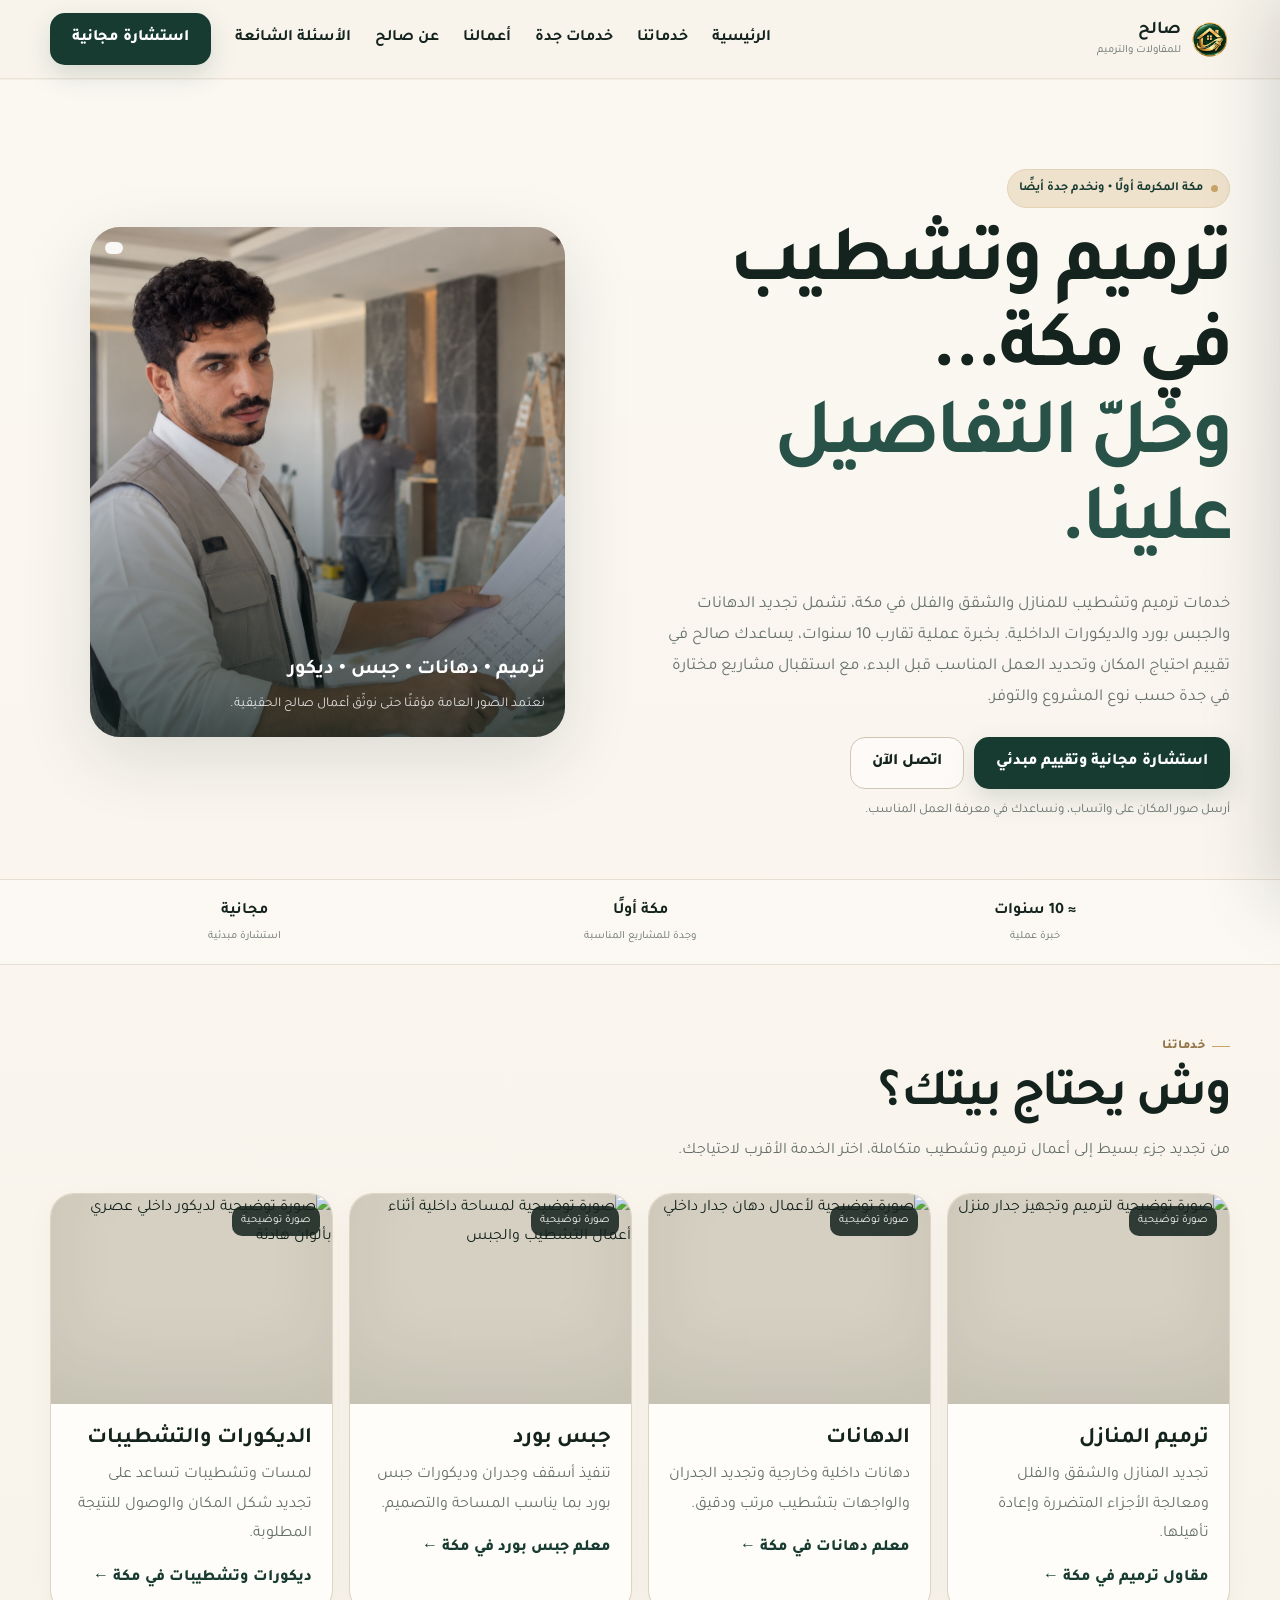
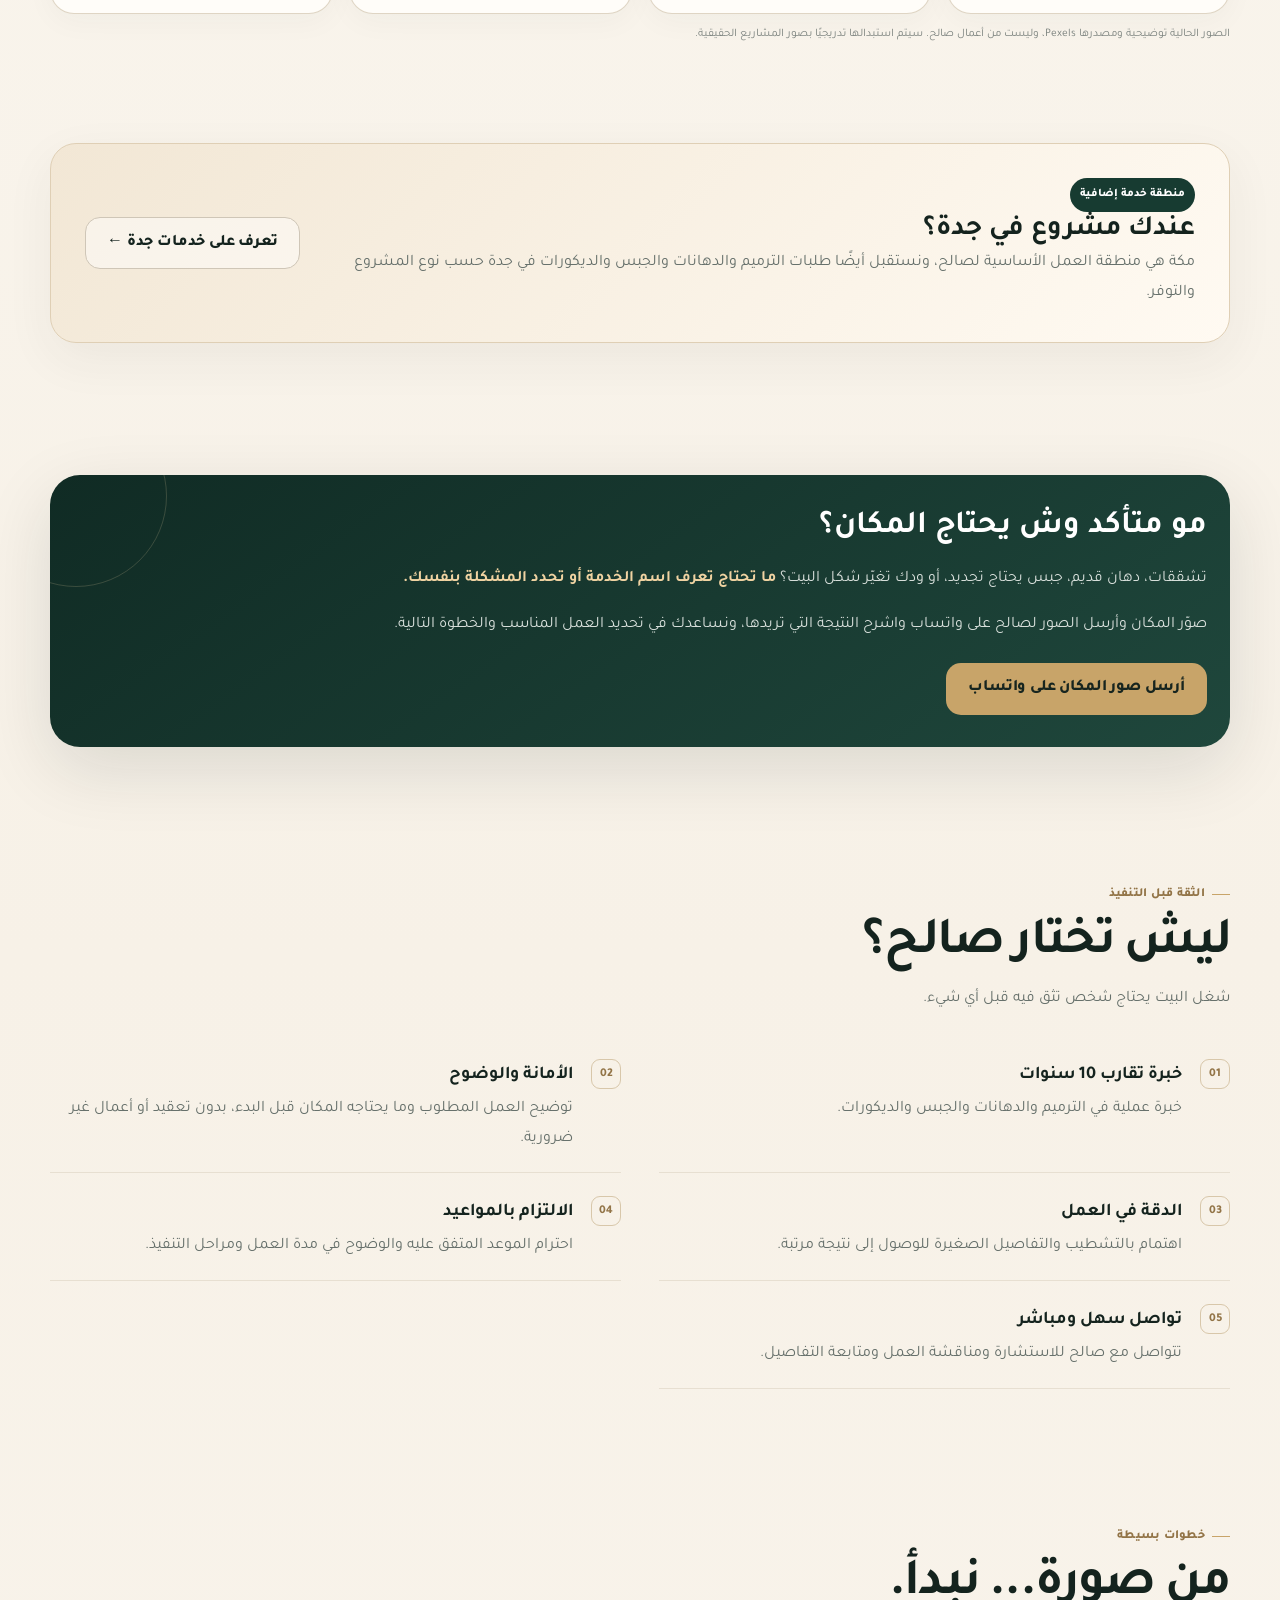
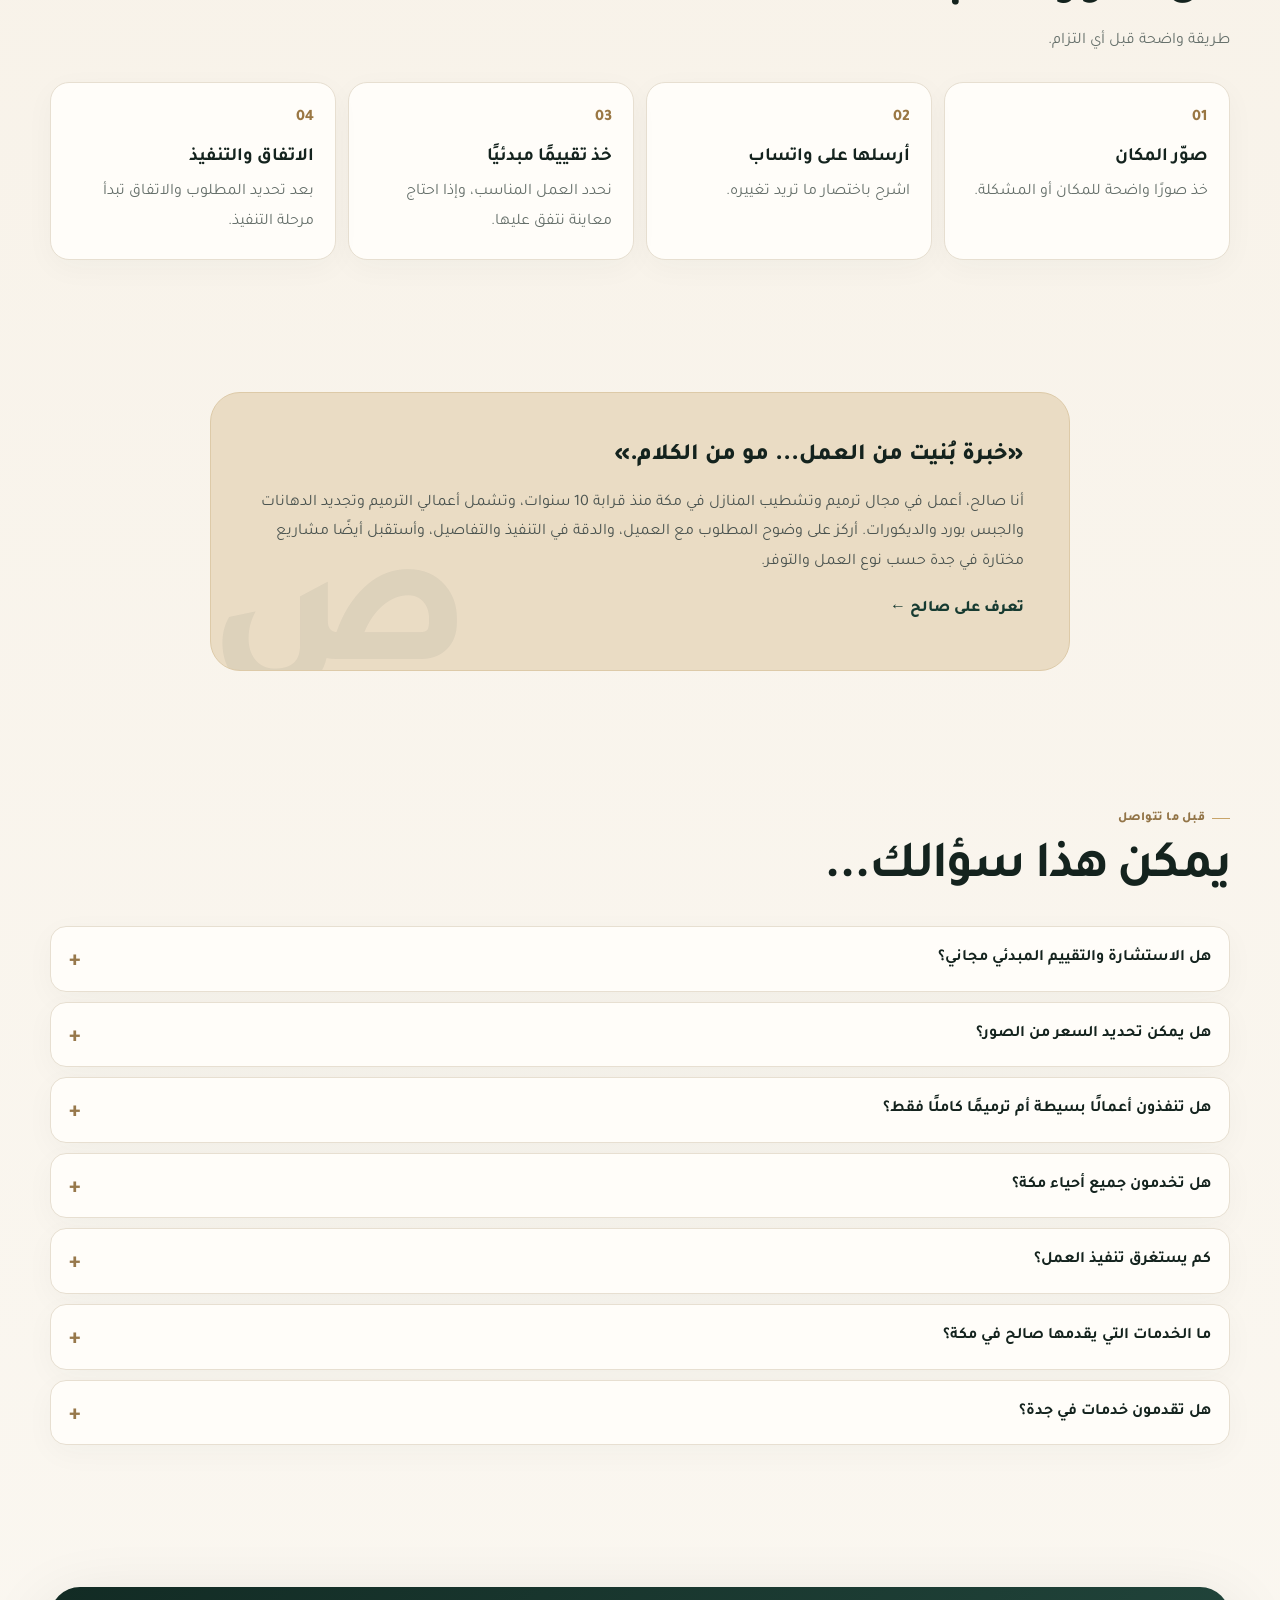
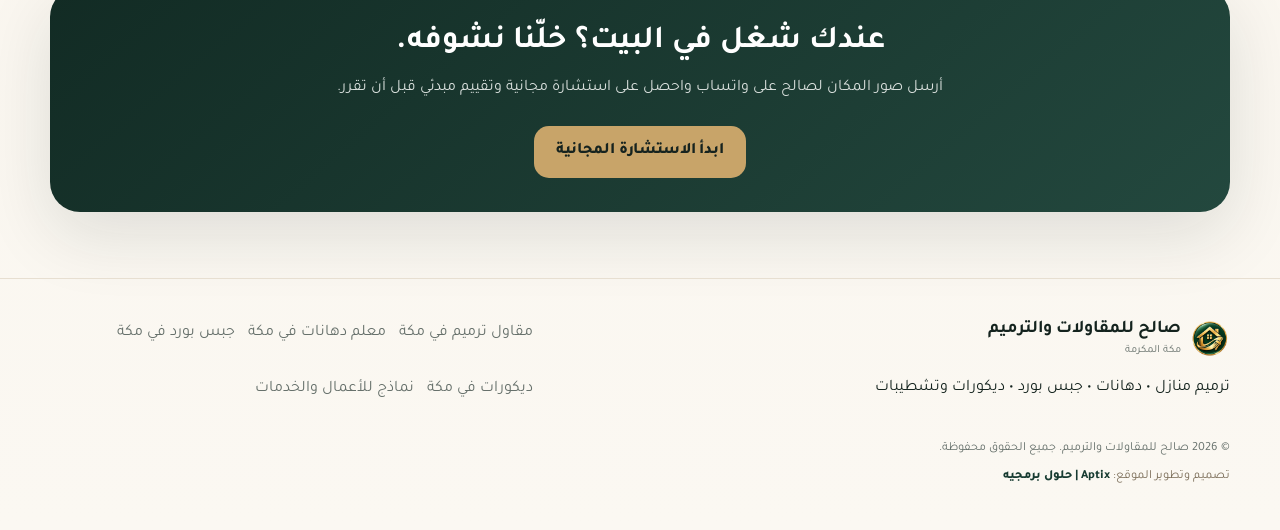
==== commit 3680f5f2: "Add files via upload" ====
--- a/index.html
+++ b/index.html
@@ -1,8 +1,320 @@
 <!DOCTYPE html>
 
-<html dir="rtl" lang="ar"><head><meta charset="utf-8"/><meta content="width=device-width,initial-scale=1" name="viewport"/><title>مقاول ترميم وتشطيب في مكة | صالح للمقاولات والترميم</title><meta content="صالح للمقاولات والترميم في مكة لخدمات ترميم وتجديد المنازل والدهانات والجبس بورد والديكورات والتشطيبات. خبرة تقارب 10 سنوات، وتقييم مبدئي مجاني عبر واتساب." name="description"/><meta content="index,follow,max-image-preview:large" name="robots"/><meta content="#173b31" name="theme-color"/><link href="https://example.com/" rel="canonical"/><link href="assets/css/main.css" rel="stylesheet"/><link href="assets/images/favicon-32.png" rel="icon" sizes="32x32" type="image/png"/><link href="assets/images/favicon-16.png" rel="icon" sizes="16x16" type="image/png"/><link href="assets/images/apple-touch-icon.png" rel="apple-touch-icon" sizes="180x180"/><meta content="ar_SA" property="og:locale"/><meta content="website" property="og:type"/><meta content="مقاول ترميم وتشطيب في مكة | صالح للمقاولات والترميم" property="og:title"/><meta content="ترميم وتشطيب منازل في مكة يشمل الدهانات والجبس بورد والديكورات، مع تقييم مبدئي مجاني عبر واتساب." property="og:description"/><meta content="https://example.com/" property="og:url"/><script type="application/ld+json">{"@context":"https://schema.org","@graph":[{"@type":"WebSite","@id":"https://example.com/#website","url":"https://example.com/","name":"صالح للمقاولات والترميم","inLanguage":"ar"},{"@type":"HomeAndConstructionBusiness","@id":"https://example.com/#business","name":"صالح للمقاولات والترميم","url":"https://example.com/","telephone":"+966502574703","description":"خدمات ترميم المنازل والدهانات والجبس بورد والديكورات والتشطيبات، مع تركيز أساسي على مكة المكرمة واستقبال مشاريع مختارة في جدة.","areaServed":[{"@type":"City","name":"مكة المكرمة"},{"@type":"City","name":"جدة"}],"knowsLanguage":"ar"}]}</script></head><body><a class="skip" href="#main">تجاوز إلى المحتوى</a><header class="site-header"><div class="container"><nav aria-label="التنقل الرئيسي" class="nav"><a aria-label="صالح للمقاولات والترميم - الرئيسية" class="brand" href="index.html"><span aria-hidden="true" class="brand-mark"><img alt="" aria-hidden="true" height="39" src="assets/images/saleh-icon.png" width="39"/></span><span class="brand-copy"><strong>صالح</strong><small>للمقاولات والترميم</small></span></a><div class="navlinks"><a href="index.html">الرئيسية</a><a href="index.html#services">خدماتنا</a><a href="services/jeddah.html">خدمات جدة</a><a href="about.html">عن صالح</a><a href="index.html#faq">الأسئلة الشائعة</a><a class="btn btn-primary" href="https://wa.me/966502574703?text=%D8%A7%D9%84%D8%B3%D9%84%D8%A7%D9%85%20%D8%B9%D9%84%D9%8A%D9%83%D9%85%20%D8%A3%D8%B3%D8%AA%D8%A7%D8%B0%20%D8%B5%D8%A7%D9%84%D8%AD%D8%8C%20%D8%A3%D8%B1%D9%8A%D8%AF%20%D8%A7%D8%B3%D8%AA%D8%B4%D8%A7%D8%B1%D8%A9%20%D9%85%D8%AC%D8%A7%D9%86%D9%8A%D8%A9%20%D9%88%D8%AA%D9%82%D9%8A%D9%8A%D9%85%D9%8B%D8%A7%20%D9%85%D8%A8%D8%AF%D8%A6%D9%8A%D9%8B%D8%A7%20%D8%A8%D8%AE%D8%B5%D9%88%D8%B5%20%D8%B9%D9%85%D9%84%20%D9%84%D8%AF%D9%8A%20%D9%81%D9%8A%20%D9%85%D9%83%D8%A9.%20%D9%87%D8%B0%D9%87%20%D8%AA%D9%81%D8%A7%D8%B5%D9%8A%D9%84%20%D8%A7%D9%84%D8%B9%D9%85%D9%84%3A" rel="noopener" target="_blank">استشارة مجانية</a></div><button aria-controls="mobile-drawer" aria-expanded="false" aria-label="فتح القائمة" class="menu-btn" type="button"><span class="menu-icon"><span></span></span></button></nav></div></header><div aria-hidden="true" class="menu-overlay"></div><aside aria-hidden="true" class="mobile-drawer" id="mobile-drawer"><div class="drawer-head"><a class="brand" href="index.html"><span class="brand-mark"><img alt="" aria-hidden="true" height="39" src="assets/images/saleh-icon.png" width="39"/></span><span class="brand-copy"><strong>صالح</strong><small>للمقاولات والترميم</small></span></a><button aria-label="إغلاق القائمة" class="drawer-close" type="button">×</button></div><nav aria-label="قائمة الجوال" class="drawer-links"><a href="index.html">الرئيسية</a><a href="index.html#services">خدماتنا</a><a href="services/jeddah.html">خدمات جدة</a><a href="about.html">عن صالح</a><a href="index.html#faq">الأسئلة الشائعة</a></nav><div class="drawer-cta"><a class="btn btn-primary" href="https://wa.me/966502574703?text=%D8%A7%D9%84%D8%B3%D9%84%D8%A7%D9%85%20%D8%B9%D9%84%D9%8A%D9%83%D9%85%20%D8%A3%D8%B3%D8%AA%D8%A7%D8%B0%20%D8%B5%D8%A7%D9%84%D8%AD%D8%8C%20%D8%A3%D8%B1%D9%8A%D8%AF%20%D8%A7%D8%B3%D8%AA%D8%B4%D8%A7%D8%B1%D8%A9%20%D9%85%D8%AC%D8%A7%D9%86%D9%8A%D8%A9%20%D9%88%D8%AA%D9%82%D9%8A%D9%8A%D9%85%D9%8B%D8%A7%20%D9%85%D8%A8%D8%AF%D8%A6%D9%8A%D9%8B%D8%A7%20%D8%A8%D8%AE%D8%B5%D9%88%D8%B5%20%D8%B9%D9%85%D9%84%20%D9%84%D8%AF%D9%8A%20%D9%81%D9%8A%20%D9%85%D9%83%D8%A9.%20%D9%87%D8%B0%D9%87%20%D8%AA%D9%81%D8%A7%D8%B5%D9%8A%D9%84%20%D8%A7%D9%84%D8%B9%D9%85%D9%84%3A" rel="noopener" style="width:100%" target="_blank">استشارة مجانية عبر واتساب</a><p class="drawer-note">أرسل صور المكان واحصل على تقييم مبدئي.</p></div></aside><main id="main"><section class="hero"><div class="container hero-grid"><div class="hero-copy"><span class="eyebrow">مكة المكرمة أولًا • ونخدم جدة أيضًا</span><h1>ترميم وتشطيب في مكة...<br/><em>وخلّ التفاصيل علينا.</em></h1><p class="lead">خدمات ترميم وتشطيب للمنازل والشقق والفلل في مكة، تشمل تجديد الدهانات والجبس بورد والديكورات الداخلية. بخبرة عملية تقارب 10 سنوات، يساعدك صالح في تقييم احتياج المكان وتحديد العمل المناسب قبل البدء، مع استقبال مشاريع مختارة في جدة حسب نوع المشروع والتوفر.</p><div class="actions"><a class="btn btn-primary" href="https://wa.me/966502574703?text=%D8%A7%D9%84%D8%B3%D9%84%D8%A7%D9%85%20%D8%B9%D9%84%D9%8A%D9%83%D9%85%20%D8%A3%D8%B3%D8%AA%D8%A7%D8%B0%20%D8%B5%D8%A7%D9%84%D8%AD%D8%8C%20%D8%A3%D8%B1%D9%8A%D8%AF%20%D8%A7%D8%B3%D8%AA%D8%B4%D8%A7%D8%B1%D8%A9%20%D9%85%D8%AC%D8%A7%D9%86%D9%8A%D8%A9%20%D9%88%D8%AA%D9%82%D9%8A%D9%8A%D9%85%D9%8B%D8%A7%20%D9%85%D8%A8%D8%AF%D8%A6%D9%8A%D9%8B%D8%A7%20%D8%A8%D8%AE%D8%B5%D9%88%D8%B5%20%D8%B9%D9%85%D9%84%20%D9%84%D8%AF%D9%8A%20%D9%81%D9%8A%20%D9%85%D9%83%D8%A9.%20%D9%87%D8%B0%D9%87%20%D8%AA%D9%81%D8%A7%D8%B5%D9%8A%D9%84%20%D8%A7%D9%84%D8%B9%D9%85%D9%84%3A" rel="noopener" target="_blank">استشارة مجانية وتقييم مبدئي</a><a class="btn btn-outline" href="tel:+966502574703">اتصل الآن</a></div><p class="micro">أرسل صور المكان على واتساب، ونساعدك في معرفة العمل المناسب.</p></div><figure class="hero-media"><img alt="صورة توضيحية لأعمال تجهيز وترميم جدار داخلي" fetchpriority="high" src="https://images.pexels.com/photos/6474127/pexels-photo-6474127.jpeg?auto=compress&amp;dpr=1&amp;h=750&amp;w=1260"/><span class="photo-note">صورة توضيحية</span><figcaption class="hero-caption"><b>ترميم • دهانات • جبس • ديكور</b><span>نعتمد الصور العامة مؤقتًا حتى نوثّق أعمال صالح الحقيقية.</span></figcaption></figure></div></section><div class="trust-strip"><div class="container trust-grid"><div><b>≈ 10 سنوات</b><span>خبرة عملية</span></div><div><b>مكة أولًا</b><span>وجدة للمشاريع المناسبة</span></div><div><b>مجانية</b><span>استشارة مبدئية</span></div></div></div><section id="services"><div class="container"><div class="section-head"><span class="section-kicker">خدماتنا</span><h2>وش يحتاج بيتك؟</h2><p>من تجديد جزء بسيط إلى أعمال ترميم وتشطيب متكاملة، اختر الخدمة الأقرب لاحتياجك.</p></div><div class="cards">
-<a class="card" href="services/renovation-makkah.html"><div class="service-media"><img alt="صورة توضيحية لترميم وتجهيز جدار منزل" loading="lazy" src="https://images.pexels.com/photos/5493667/pexels-photo-5493667.jpeg?auto=compress&amp;dpr=1&amp;h=750&amp;w=1260"/><span class="badge">صورة توضيحية</span></div><div class="card-body"><h3>ترميم المنازل</h3><p>تجديد المنازل والشقق والفلل ومعالجة الأجزاء المتضررة وإعادة تأهيلها.</p><span class="arrow">مقاول ترميم في مكة ←</span></div></a>
-<a class="card" href="services/painting-makkah.html"><div class="service-media"><img alt="صورة توضيحية لأعمال دهان جدار داخلي" loading="lazy" src="https://images.pexels.com/photos/6474471/pexels-photo-6474471.jpeg?auto=compress&amp;dpr=1&amp;h=750&amp;w=1260"/><span class="badge">صورة توضيحية</span></div><div class="card-body"><h3>الدهانات</h3><p>دهانات داخلية وخارجية وتجديد الجدران والواجهات بتشطيب مرتب ودقيق.</p><span class="arrow">معلم دهانات في مكة ←</span></div></a>
-<a class="card" href="services/gypsum-board-makkah.html"><div class="service-media"><img alt="صورة توضيحية لمساحة داخلية أثناء أعمال التشطيب والجبس" loading="lazy" src="https://images.pexels.com/photos/7937304/pexels-photo-7937304.jpeg?auto=compress&amp;dpr=1&amp;h=750&amp;w=1260"/><span class="badge">صورة توضيحية</span></div><div class="card-body"><h3>جبس بورد</h3><p>تنفيذ أسقف وجدران وديكورات جبس بورد بما يناسب المساحة والتصميم.</p><span class="arrow">معلم جبس بورد في مكة ←</span></div></a>
-<a class="card" href="services/decor-makkah.html"><div class="service-media"><img alt="صورة توضيحية لديكور داخلي عصري بألوان هادئة" loading="lazy" src="https://images.pexels.com/photos/7512046/pexels-photo-7512046.jpeg?auto=compress&amp;dpr=1&amp;h=750&amp;w=1260"/><span class="badge">صورة توضيحية</span></div><div class="card-body"><h3>الديكورات والتشطيبات</h3><p>لمسات وتشطيبات تساعد على تجديد شكل المكان والوصول للنتيجة المطلوبة.</p><span class="arrow">ديكورات وتشطيبات في مكة ←</span></div></a>
-</div><p class="source-note">الصور الحالية توضيحية ومصدرها Pexels، وليست من أعمال صالح. سيتم استبدالها تدريجيًا بصور المشاريع الحقيقية.</p></div></section><section class="secondary-area"><div class="container"><div class="area-card"><div><span class="area-tag">منطقة خدمة إضافية</span><h2>عندك مشروع في جدة؟</h2><p>مكة هي منطقة العمل الأساسية لصالح، ونستقبل أيضًا طلبات الترميم والدهانات والجبس والديكورات في جدة حسب نوع المشروع والتوفر.</p></div><a class="btn btn-outline" href="services/jeddah.html">تعرف على خدمات جدة ←</a></div></div></section><section><div class="container"><div class="problem"><h2>مو متأكد وش يحتاج المكان؟</h2><p>تشققات، دهان قديم، جبس يحتاج تجديد، أو ودك تغيّر شكل البيت؟ <strong>ما تحتاج تعرف اسم الخدمة أو تحدد المشكلة بنفسك.</strong></p><p>صوّر المكان وأرسل الصور لصالح على واتساب واشرح النتيجة التي تريدها، ونساعدك في تحديد العمل المناسب والخطوة التالية.</p><a class="btn btn-gold" href="https://wa.me/966502574703?text=%D8%A7%D9%84%D8%B3%D9%84%D8%A7%D9%85%20%D8%B9%D9%84%D9%8A%D9%83%D9%85%20%D8%A3%D8%B3%D8%AA%D8%A7%D8%B0%20%D8%B5%D8%A7%D9%84%D8%AD%D8%8C%20%D8%A3%D8%B1%D9%8A%D8%AF%20%D8%A7%D8%B3%D8%AA%D8%B4%D8%A7%D8%B1%D8%A9%20%D9%85%D8%AC%D8%A7%D9%86%D9%8A%D8%A9%20%D9%88%D8%AA%D9%82%D9%8A%D9%8A%D9%85%D9%8B%D8%A7%20%D9%85%D8%A8%D8%AF%D8%A6%D9%8A%D9%8B%D8%A7%20%D8%A8%D8%AE%D8%B5%D9%88%D8%B5%20%D8%B9%D9%85%D9%84%20%D9%84%D8%AF%D9%8A%20%D9%81%D9%8A%20%D9%85%D9%83%D8%A9.%20%D9%87%D8%B0%D9%87%20%D8%AA%D9%81%D8%A7%D8%B5%D9%8A%D9%84%20%D8%A7%D9%84%D8%B9%D9%85%D9%84%3A" rel="noopener" target="_blank">أرسل صور المكان على واتساب</a></div></div></section><section><div class="container"><div class="section-head"><span class="section-kicker">الثقة قبل التنفيذ</span><h2>ليش تختار صالح؟</h2><p>شغل البيت يحتاج شخص تثق فيه قبل أي شيء.</p></div><div class="features"><div class="feature"><span class="feature-num">01</span><div><b>خبرة تقارب 10 سنوات</b><p>خبرة عملية في الترميم والدهانات والجبس والديكورات.</p></div></div><div class="feature"><span class="feature-num">02</span><div><b>الأمانة والوضوح</b><p>توضيح العمل المطلوب وما يحتاجه المكان قبل البدء، بدون تعقيد أو أعمال غير ضرورية.</p></div></div><div class="feature"><span class="feature-num">03</span><div><b>الدقة في العمل</b><p>اهتمام بالتشطيب والتفاصيل الصغيرة للوصول إلى نتيجة مرتبة.</p></div></div><div class="feature"><span class="feature-num">04</span><div><b>الالتزام بالمواعيد</b><p>احترام الموعد المتفق عليه والوضوح في مدة العمل ومراحل التنفيذ.</p></div></div><div class="feature"><span class="feature-num">05</span><div><b>تواصل سهل ومباشر</b><p>تتواصل مع صالح للاستشارة ومناقشة العمل ومتابعة التفاصيل.</p></div></div></div></div></section><section><div class="container"><div class="section-head"><span class="section-kicker">خطوات بسيطة</span><h2>من صورة... نبدأ.</h2><p>طريقة واضحة قبل أي التزام.</p></div><div class="steps"><div class="step"><span>01</span><h3>صوّر المكان</h3><p>خذ صورًا واضحة للمكان أو المشكلة.</p></div><div class="step"><span>02</span><h3>أرسلها على واتساب</h3><p>اشرح باختصار ما تريد تغييره.</p></div><div class="step"><span>03</span><h3>خذ تقييمًا مبدئيًا</h3><p>نحدد العمل المناسب، وإذا احتاج معاينة نتفق عليها.</p></div><div class="step"><span>04</span><h3>الاتفاق والتنفيذ</h3><p>بعد تحديد المطلوب والاتفاق تبدأ مرحلة التنفيذ.</p></div></div></div></section><section><div class="container"><div class="about-box about-home"><blockquote>«خبرة بُنيت من العمل... مو من الكلام.»</blockquote><p>أنا صالح، أعمل في مجال ترميم وتشطيب المنازل في مكة منذ قرابة 10 سنوات، وتشمل أعمالي الترميم وتجديد الدهانات والجبس بورد والديكورات. أركز على وضوح المطلوب مع العميل، والدقة في التنفيذ والتفاصيل، وأستقبل أيضًا مشاريع مختارة في جدة حسب نوع العمل والتوفر.</p><p style="margin-top:18px"><a class="arrow" href="about.html">تعرف على صالح ←</a></p></div></div></section><section id="faq"><div class="container"><div class="section-head"><span class="section-kicker">قبل ما تتواصل</span><h2>يمكن هذا سؤالك...</h2></div><div class="faq"><details><summary>هل الاستشارة والتقييم المبدئي مجاني؟</summary><p>نعم، يمكنك إرسال صور المكان ووصف المطلوب على واتساب للحصول على استشارة وتقييم أولي دون مقابل.</p></details><details><summary>هل يمكن تحديد السعر من الصور؟</summary><p>الصور تساعد في فهم العمل وإعطاء تقييم مبدئي، لكن بعض الأعمال تحتاج معاينة للموقع قبل تحديد السعر النهائي.</p></details><details><summary>هل تنفذون أعمالًا بسيطة أم ترميمًا كاملًا فقط؟</summary><p>يتم تقييم العمل حسب المطلوب، سواء كان تجديد جزء من المكان أو أعمال ترميم وتشطيب أكبر.</p></details><details><summary>هل تخدمون جميع أحياء مكة؟</summary><p>يتم تنفيذ الأعمال في مختلف أحياء مكة بحسب نوع العمل والموقع.</p></details><details><summary>كم يستغرق تنفيذ العمل؟</summary><p>تختلف المدة حسب حجم العمل وحالة المكان، ويتم توضيح المدة المتوقعة قبل بدء التنفيذ.</p></details><details><summary>ما الخدمات التي يقدمها صالح في مكة؟</summary><p>يقدم صالح خدمات ترميم وتجديد المنازل، والدهانات الداخلية والخارجية، والجبس بورد، والديكورات والتشطيبات في مكة.</p></details><details><summary>هل تقدمون خدمات في جدة؟</summary><p>مكة هي منطقة العمل الأساسية، ويتم استقبال مشاريع مختارة في جدة حسب نوع المشروع وحجمه والتوفر.</p></details></div></div></section><section><div class="container"><div class="final-cta"><h2>عندك شغل في البيت؟ خلّنا نشوفه.</h2><p>أرسل صور المكان لصالح على واتساب واحصل على استشارة مجانية وتقييم مبدئي قبل أن تقرر.</p><a class="btn" href="https://wa.me/966502574703?text=%D8%A7%D9%84%D8%B3%D9%84%D8%A7%D9%85%20%D8%B9%D9%84%D9%8A%D9%83%D9%85%20%D8%A3%D8%B3%D8%AA%D8%A7%D8%B0%20%D8%B5%D8%A7%D9%84%D8%AD%D8%8C%20%D8%A3%D8%B1%D9%8A%D8%AF%20%D8%A7%D8%B3%D8%AA%D8%B4%D8%A7%D8%B1%D8%A9%20%D9%85%D8%AC%D8%A7%D9%86%D9%8A%D8%A9%20%D9%88%D8%AA%D9%82%D9%8A%D9%8A%D9%85%D9%8B%D8%A7%20%D9%85%D8%A8%D8%AF%D8%A6%D9%8A%D9%8B%D8%A7%20%D8%A8%D8%AE%D8%B5%D9%88%D8%B5%20%D8%B9%D9%85%D9%84%20%D9%84%D8%AF%D9%8A%20%D9%81%D9%8A%20%D9%85%D9%83%D8%A9.%20%D9%87%D8%B0%D9%87%20%D8%AA%D9%81%D8%A7%D8%B5%D9%8A%D9%84%20%D8%A7%D9%84%D8%B9%D9%85%D9%84%3A" rel="noopener" target="_blank">ابدأ الاستشارة المجانية</a></div></div></section></main><footer><div class="container"><div class="footer-grid"><div><a class="brand" href="index.html"><span class="brand-mark"><img alt="" aria-hidden="true" height="39" src="assets/images/saleh-icon.png" width="39"/></span><span class="brand-copy"><strong>صالح للمقاولات والترميم</strong><small>مكة المكرمة</small></span></a><p>ترميم منازل • دهانات • جبس بورد • ديكورات وتشطيبات</p></div><div class="footer-links"><a href="services/renovation-makkah.html">مقاول ترميم في مكة</a><a href="services/painting-makkah.html">معلم دهانات في مكة</a><a href="services/gypsum-board-makkah.html">جبس بورد في مكة</a><a href="services/decor-makkah.html">ديكورات في مكة</a></div></div><div class="copyright">© 2026 صالح للمقاولات والترميم. جميع الحقوق محفوظة.<span class="designer-credit">تصميم وتطوير الموقع: <strong><a href="https://wa.me/967780595696" rel="noopener" target="_blank">Aptix | حلول برمجيه</a></strong></span></div></div></footer><div class="sticky-contact"><a class="call" href="tel:+966502574703">اتصال</a><a class="whatsapp" href="https://wa.me/966502574703?text=%D8%A7%D9%84%D8%B3%D9%84%D8%A7%D9%85%20%D8%B9%D9%84%D9%8A%D9%83%D9%85%20%D8%A3%D8%B3%D8%AA%D8%A7%D8%B0%20%D8%B5%D8%A7%D9%84%D8%AD%D8%8C%20%D8%A3%D8%B1%D9%8A%D8%AF%20%D8%A7%D8%B3%D8%AA%D8%B4%D8%A7%D8%B1%D8%A9%20%D9%85%D8%AC%D8%A7%D9%86%D9%8A%D8%A9%20%D9%88%D8%AA%D9%82%D9%8A%D9%8A%D9%85%D9%8B%D8%A7%20%D9%85%D8%A8%D8%AF%D8%A6%D9%8A%D9%8B%D8%A7%20%D8%A8%D8%AE%D8%B5%D9%88%D8%B5%20%D8%B9%D9%85%D9%84%20%D9%84%D8%AF%D9%8A%20%D9%81%D9%8A%20%D9%85%D9%83%D8%A9.%20%D9%87%D8%B0%D9%87%20%D8%AA%D9%81%D8%A7%D8%B5%D9%8A%D9%84%20%D8%A7%D9%84%D8%B9%D9%85%D9%84%3A" rel="noopener" target="_blank">واتساب • استشارة مجانية</a></div><script defer="" src="assets/js/main.js"></script></body></html>+<html dir="rtl" lang="ar">
+
+<head>
+    <meta charset="utf-8" />
+    <meta content="width=device-width,initial-scale=1" name="viewport" />
+    <title>مقاول ترميم وتشطيب في مكة | صالح للمقاولات والترميم</title>
+    <meta
+        content="صالح للمقاولات والترميم في مكة لخدمات ترميم وتجديد المنازل والدهانات والجبس بورد والديكورات والتشطيبات. خبرة تقارب 10 سنوات، وتقييم مبدئي مجاني عبر واتساب."
+        name="description" />
+    <meta content="index,follow,max-image-preview:large" name="robots" />
+    <meta content="#173b31" name="theme-color" />
+    <link href="https://example.com/" rel="canonical" />
+    <link href="assets/css/main.css" rel="stylesheet" />
+    <link href="assets/images/favicon-32.png" rel="icon" sizes="32x32" type="image/png" />
+    <link href="assets/images/favicon-16.png" rel="icon" sizes="16x16" type="image/png" />
+    <link href="assets/images/apple-touch-icon.png" rel="apple-touch-icon" sizes="180x180" />
+    <meta content="ar_SA" property="og:locale" />
+    <meta content="website" property="og:type" />
+    <meta content="مقاول ترميم وتشطيب في مكة | صالح للمقاولات والترميم" property="og:title" />
+    <meta content="ترميم وتشطيب منازل في مكة يشمل الدهانات والجبس بورد والديكورات، مع تقييم مبدئي مجاني عبر واتساب."
+        property="og:description" />
+    <meta content="https://example.com/" property="og:url" />
+    <script
+        type="application/ld+json">{"@context":"https://schema.org","@graph":[{"@type":"WebSite","@id":"https://example.com/#website","url":"https://example.com/","name":"صالح للمقاولات والترميم","inLanguage":"ar"},{"@type":"HomeAndConstructionBusiness","@id":"https://example.com/#business","name":"صالح للمقاولات والترميم","url":"https://example.com/","telephone":"+966502574703","description":"خدمات ترميم المنازل والدهانات والجبس بورد والديكورات والتشطيبات، مع تركيز أساسي على مكة المكرمة واستقبال مشاريع مختارة في جدة.","areaServed":[{"@type":"City","name":"مكة المكرمة"},{"@type":"City","name":"جدة"}],"knowsLanguage":"ar"}]}</script>
+</head>
+
+<body><a class="skip" href="#main">تجاوز إلى المحتوى</a>
+    <header class="site-header">
+        <div class="container">
+            <nav aria-label="التنقل الرئيسي" class="nav"><a aria-label="صالح للمقاولات والترميم - الرئيسية"
+                    class="brand" href="index.html"><span aria-hidden="true" class="brand-mark"><img alt=""
+                            aria-hidden="true" height="39" src="assets/images/saleh-icon.png" width="39" /></span><span
+                        class="brand-copy"><strong>صالح</strong><small>للمقاولات والترميم</small></span></a>
+                <div class="navlinks"><a href="index.html">الرئيسية</a><a href="index.html#services">خدماتنا</a><a
+                        href="services/jeddah.html">خدمات جدة</a><a href="gallery.html">أعمالنا</a><a
+                        href="about.html">عن صالح</a><a href="index.html#faq">الأسئلة الشائعة</a><a
+                        class="btn btn-primary"
+                        href="https://wa.me/966502574703?text=%D8%A7%D9%84%D8%B3%D9%84%D8%A7%D9%85%20%D8%B9%D9%84%D9%8A%D9%83%D9%85%20%D8%A3%D8%B3%D8%AA%D8%A7%D8%B0%20%D8%B5%D8%A7%D9%84%D8%AD%D8%8C%20%D8%A3%D8%B1%D9%8A%D8%AF%20%D8%A7%D8%B3%D8%AA%D8%B4%D8%A7%D8%B1%D8%A9%20%D9%85%D8%AC%D8%A7%D9%86%D9%8A%D8%A9%20%D9%88%D8%AA%D9%82%D9%8A%D9%8A%D9%85%D9%8B%D8%A7%20%D9%85%D8%A8%D8%AF%D8%A6%D9%8A%D9%8B%D8%A7%20%D8%A8%D8%AE%D8%B5%D9%88%D8%B5%20%D8%B9%D9%85%D9%84%20%D9%84%D8%AF%D9%8A%20%D9%81%D9%8A%20%D9%85%D9%83%D8%A9.%20%D9%87%D8%B0%D9%87%20%D8%AA%D9%81%D8%A7%D8%B5%D9%8A%D9%84%20%D8%A7%D9%84%D8%B9%D9%85%D9%84%3A"
+                        rel="noopener" target="_blank">استشارة مجانية</a></div><button aria-controls="mobile-drawer"
+                    aria-expanded="false" aria-label="فتح القائمة" class="menu-btn" type="button"><span
+                        class="menu-icon"><span></span></span></button>
+            </nav>
+        </div>
+    </header>
+    <div aria-hidden="true" class="menu-overlay"></div>
+    <aside aria-hidden="true" class="mobile-drawer" id="mobile-drawer">
+        <div class="drawer-head"><a class="brand" href="index.html"><span class="brand-mark"><img alt=""
+                        aria-hidden="true" height="39" src="assets/images/saleh-icon.png" width="39" /></span><span
+                    class="brand-copy"><strong>صالح</strong><small>للمقاولات والترميم</small></span></a><button
+                aria-label="إغلاق القائمة" class="drawer-close" type="button">×</button></div>
+        <nav aria-label="قائمة الجوال" class="drawer-links"><a href="index.html">الرئيسية</a><a
+                href="index.html#services">خدماتنا</a><a href="services/jeddah.html">خدمات جدة</a><a
+                href="gallery.html">أعمالنا</a><a href="about.html">عن صالح</a><a href="index.html#faq">الأسئلة
+                الشائعة</a></nav>
+        <div class="drawer-cta"><a class="btn btn-primary"
+                href="https://wa.me/966502574703?text=%D8%A7%D9%84%D8%B3%D9%84%D8%A7%D9%85%20%D8%B9%D9%84%D9%8A%D9%83%D9%85%20%D8%A3%D8%B3%D8%AA%D8%A7%D8%B0%20%D8%B5%D8%A7%D9%84%D8%AD%D8%8C%20%D8%A3%D8%B1%D9%8A%D8%AF%20%D8%A7%D8%B3%D8%AA%D8%B4%D8%A7%D8%B1%D8%A9%20%D9%85%D8%AC%D8%A7%D9%86%D9%8A%D8%A9%20%D9%88%D8%AA%D9%82%D9%8A%D9%8A%D9%85%D9%8B%D8%A7%20%D9%85%D8%A8%D8%AF%D8%A6%D9%8A%D9%8B%D8%A7%20%D8%A8%D8%AE%D8%B5%D9%88%D8%B5%20%D8%B9%D9%85%D9%84%20%D9%84%D8%AF%D9%8A%20%D9%81%D9%8A%20%D9%85%D9%83%D8%A9.%20%D9%87%D8%B0%D9%87%20%D8%AA%D9%81%D8%A7%D8%B5%D9%8A%D9%84%20%D8%A7%D9%84%D8%B9%D9%85%D9%84%3A"
+                rel="noopener" style="width:100%" target="_blank">استشارة مجانية عبر واتساب</a>
+            <p class="drawer-note">أرسل صور المكان واحصل على تقييم مبدئي.</p>
+        </div>
+    </aside>
+    <main id="main">
+        <section class="hero">
+            <div class="container hero-grid">
+                <div class="hero-copy"><span class="eyebrow">مكة المكرمة أولًا • ونخدم جدة أيضًا</span>
+                    <h1>ترميم وتشطيب في مكة...<br /><em>وخلّ التفاصيل علينا.</em></h1>
+                    <p class="lead">خدمات ترميم وتشطيب للمنازل والشقق والفلل في مكة، تشمل تجديد الدهانات والجبس بورد
+                        والديكورات الداخلية. بخبرة عملية تقارب 10 سنوات، يساعدك صالح في تقييم احتياج المكان وتحديد العمل
+                        المناسب قبل البدء، مع استقبال مشاريع مختارة في جدة حسب نوع المشروع والتوفر.</p>
+                    <div class="actions"><a class="btn btn-primary"
+                            href="https://wa.me/966502574703?text=%D8%A7%D9%84%D8%B3%D9%84%D8%A7%D9%85%20%D8%B9%D9%84%D9%8A%D9%83%D9%85%20%D8%A3%D8%B3%D8%AA%D8%A7%D8%B0%20%D8%B5%D8%A7%D9%84%D8%AD%D8%8C%20%D8%A3%D8%B1%D9%8A%D8%AF%20%D8%A7%D8%B3%D8%AA%D8%B4%D8%A7%D8%B1%D8%A9%20%D9%85%D8%AC%D8%A7%D9%86%D9%8A%D8%A9%20%D9%88%D8%AA%D9%82%D9%8A%D9%8A%D9%85%D9%8B%D8%A7%20%D9%85%D8%A8%D8%AF%D8%A6%D9%8A%D9%8B%D8%A7%20%D8%A8%D8%AE%D8%B5%D9%88%D8%B5%20%D8%B9%D9%85%D9%84%20%D9%84%D8%AF%D9%8A%20%D9%81%D9%8A%20%D9%85%D9%83%D8%A9.%20%D9%87%D8%B0%D9%87%20%D8%AA%D9%81%D8%A7%D8%B5%D9%8A%D9%84%20%D8%A7%D9%84%D8%B9%D9%85%D9%84%3A"
+                            rel="noopener" target="_blank">استشارة مجانية وتقييم مبدئي</a><a class="btn btn-outline"
+                            href="tel:+966502574703">اتصل الآن</a></div>
+                    <p class="micro">أرسل صور المكان على واتساب، ونساعدك في معرفة العمل المناسب.</p>
+                </div>
+                <figure class="hero-media"><img alt="صورة توضيحية لأعمال تجهيز وترميم جدار داخلي" fetchpriority="high"
+                        src="assets/images/home.png" /><span
+                        class="photo-note"></span>
+                    <figcaption class="hero-caption"><b>ترميم • دهانات • جبس • ديكور</b><span>نعتمد الصور العامة مؤقتًا
+                            حتى نوثّق أعمال صالح الحقيقية.</span></figcaption>
+                </figure>
+            </div>
+        </section>
+        <div class="trust-strip">
+            <div class="container trust-grid">
+                <div><b>≈ 10 سنوات</b><span>خبرة عملية</span></div>
+                <div><b>مكة أولًا</b><span>وجدة للمشاريع المناسبة</span></div>
+                <div><b>مجانية</b><span>استشارة مبدئية</span></div>
+            </div>
+        </div>
+        <section id="services">
+            <div class="container">
+                <div class="section-head"><span class="section-kicker">خدماتنا</span>
+                    <h2>وش يحتاج بيتك؟</h2>
+                    <p>من تجديد جزء بسيط إلى أعمال ترميم وتشطيب متكاملة، اختر الخدمة الأقرب لاحتياجك.</p>
+                </div>
+                <div class="cards">
+                    <a class="card" href="services/renovation-makkah.html">
+                        <div class="service-media"><img alt="صورة توضيحية لترميم وتجهيز جدار منزل" loading="lazy"
+                                src="https://images.pexels.com/photos/5493667/pexels-photo-5493667.jpeg?auto=compress&amp;dpr=1&amp;h=750&amp;w=1260" /><span
+                                class="badge">صورة توضيحية</span></div>
+                        <div class="card-body">
+                            <h3>ترميم المنازل</h3>
+                            <p>تجديد المنازل والشقق والفلل ومعالجة الأجزاء المتضررة وإعادة تأهيلها.</p><span
+                                class="arrow">مقاول ترميم في مكة ←</span>
+                        </div>
+                    </a>
+                    <a class="card" href="services/painting-makkah.html">
+                        <div class="service-media"><img alt="صورة توضيحية لأعمال دهان جدار داخلي" loading="lazy"
+                                src="https://images.pexels.com/photos/6474471/pexels-photo-6474471.jpeg?auto=compress&amp;dpr=1&amp;h=750&amp;w=1260" /><span
+                                class="badge">صورة توضيحية</span></div>
+                        <div class="card-body">
+                            <h3>الدهانات</h3>
+                            <p>دهانات داخلية وخارجية وتجديد الجدران والواجهات بتشطيب مرتب ودقيق.</p><span
+                                class="arrow">معلم دهانات في مكة ←</span>
+                        </div>
+                    </a>
+                    <a class="card" href="services/gypsum-board-makkah.html">
+                        <div class="service-media"><img alt="صورة توضيحية لمساحة داخلية أثناء أعمال التشطيب والجبس"
+                                loading="lazy"
+                                src="https://images.pexels.com/photos/7937304/pexels-photo-7937304.jpeg?auto=compress&amp;dpr=1&amp;h=750&amp;w=1260" /><span
+                                class="badge">صورة توضيحية</span></div>
+                        <div class="card-body">
+                            <h3>جبس بورد</h3>
+                            <p>تنفيذ أسقف وجدران وديكورات جبس بورد بما يناسب المساحة والتصميم.</p><span
+                                class="arrow">معلم جبس بورد في مكة ←</span>
+                        </div>
+                    </a>
+                    <a class="card" href="services/decor-makkah.html">
+                        <div class="service-media"><img alt="صورة توضيحية لديكور داخلي عصري بألوان هادئة" loading="lazy"
+                                src="https://images.pexels.com/photos/7512046/pexels-photo-7512046.jpeg?auto=compress&amp;dpr=1&amp;h=750&amp;w=1260" /><span
+                                class="badge">صورة توضيحية</span></div>
+                        <div class="card-body">
+                            <h3>الديكورات والتشطيبات</h3>
+                            <p>لمسات وتشطيبات تساعد على تجديد شكل المكان والوصول للنتيجة المطلوبة.</p><span
+                                class="arrow">ديكورات وتشطيبات في مكة ←</span>
+                        </div>
+                    </a>
+                </div>
+                <p class="source-note">الصور الحالية توضيحية ومصدرها Pexels، وليست من أعمال صالح. سيتم استبدالها
+                    تدريجيًا بصور المشاريع الحقيقية.</p>
+            </div>
+        </section>
+        <section class="secondary-area">
+            <div class="container">
+                <div class="area-card">
+                    <div><span class="area-tag">منطقة خدمة إضافية</span>
+                        <h2>عندك مشروع في جدة؟</h2>
+                        <p>مكة هي منطقة العمل الأساسية لصالح، ونستقبل أيضًا طلبات الترميم والدهانات والجبس والديكورات في
+                            جدة حسب نوع المشروع والتوفر.</p>
+                    </div><a class="btn btn-outline" href="services/jeddah.html">تعرف على خدمات جدة ←</a>
+                </div>
+            </div>
+        </section>
+        <section>
+            <div class="container">
+                <div class="problem">
+                    <h2>مو متأكد وش يحتاج المكان؟</h2>
+                    <p>تشققات، دهان قديم، جبس يحتاج تجديد، أو ودك تغيّر شكل البيت؟ <strong>ما تحتاج تعرف اسم الخدمة أو
+                            تحدد المشكلة بنفسك.</strong></p>
+                    <p>صوّر المكان وأرسل الصور لصالح على واتساب واشرح النتيجة التي تريدها، ونساعدك في تحديد العمل
+                        المناسب والخطوة التالية.</p><a class="btn btn-gold"
+                        href="https://wa.me/966502574703?text=%D8%A7%D9%84%D8%B3%D9%84%D8%A7%D9%85%20%D8%B9%D9%84%D9%8A%D9%83%D9%85%20%D8%A3%D8%B3%D8%AA%D8%A7%D8%B0%20%D8%B5%D8%A7%D9%84%D8%AD%D8%8C%20%D8%A3%D8%B1%D9%8A%D8%AF%20%D8%A7%D8%B3%D8%AA%D8%B4%D8%A7%D8%B1%D8%A9%20%D9%85%D8%AC%D8%A7%D9%86%D9%8A%D8%A9%20%D9%88%D8%AA%D9%82%D9%8A%D9%8A%D9%85%D9%8B%D8%A7%20%D9%85%D8%A8%D8%AF%D8%A6%D9%8A%D9%8B%D8%A7%20%D8%A8%D8%AE%D8%B5%D9%88%D8%B5%20%D8%B9%D9%85%D9%84%20%D9%84%D8%AF%D9%8A%20%D9%81%D9%8A%20%D9%85%D9%83%D8%A9.%20%D9%87%D8%B0%D9%87%20%D8%AA%D9%81%D8%A7%D8%B5%D9%8A%D9%84%20%D8%A7%D9%84%D8%B9%D9%85%D9%84%3A"
+                        rel="noopener" target="_blank">أرسل صور المكان على واتساب</a>
+                </div>
+            </div>
+        </section>
+        <section>
+            <div class="container">
+                <div class="section-head"><span class="section-kicker">الثقة قبل التنفيذ</span>
+                    <h2>ليش تختار صالح؟</h2>
+                    <p>شغل البيت يحتاج شخص تثق فيه قبل أي شيء.</p>
+                </div>
+                <div class="features">
+                    <div class="feature"><span class="feature-num">01</span>
+                        <div><b>خبرة تقارب 10 سنوات</b>
+                            <p>خبرة عملية في الترميم والدهانات والجبس والديكورات.</p>
+                        </div>
+                    </div>
+                    <div class="feature"><span class="feature-num">02</span>
+                        <div><b>الأمانة والوضوح</b>
+                            <p>توضيح العمل المطلوب وما يحتاجه المكان قبل البدء، بدون تعقيد أو أعمال غير ضرورية.</p>
+                        </div>
+                    </div>
+                    <div class="feature"><span class="feature-num">03</span>
+                        <div><b>الدقة في العمل</b>
+                            <p>اهتمام بالتشطيب والتفاصيل الصغيرة للوصول إلى نتيجة مرتبة.</p>
+                        </div>
+                    </div>
+                    <div class="feature"><span class="feature-num">04</span>
+                        <div><b>الالتزام بالمواعيد</b>
+                            <p>احترام الموعد المتفق عليه والوضوح في مدة العمل ومراحل التنفيذ.</p>
+                        </div>
+                    </div>
+                    <div class="feature"><span class="feature-num">05</span>
+                        <div><b>تواصل سهل ومباشر</b>
+                            <p>تتواصل مع صالح للاستشارة ومناقشة العمل ومتابعة التفاصيل.</p>
+                        </div>
+                    </div>
+                </div>
+            </div>
+        </section>
+        <section>
+            <div class="container">
+                <div class="section-head"><span class="section-kicker">خطوات بسيطة</span>
+                    <h2>من صورة... نبدأ.</h2>
+                    <p>طريقة واضحة قبل أي التزام.</p>
+                </div>
+                <div class="steps">
+                    <div class="step"><span>01</span>
+                        <h3>صوّر المكان</h3>
+                        <p>خذ صورًا واضحة للمكان أو المشكلة.</p>
+                    </div>
+                    <div class="step"><span>02</span>
+                        <h3>أرسلها على واتساب</h3>
+                        <p>اشرح باختصار ما تريد تغييره.</p>
+                    </div>
+                    <div class="step"><span>03</span>
+                        <h3>خذ تقييمًا مبدئيًا</h3>
+                        <p>نحدد العمل المناسب، وإذا احتاج معاينة نتفق عليها.</p>
+                    </div>
+                    <div class="step"><span>04</span>
+                        <h3>الاتفاق والتنفيذ</h3>
+                        <p>بعد تحديد المطلوب والاتفاق تبدأ مرحلة التنفيذ.</p>
+                    </div>
+                </div>
+            </div>
+        </section>
+        <section>
+            <div class="container">
+                <div class="about-box about-home">
+                    <blockquote>«خبرة بُنيت من العمل... مو من الكلام.»</blockquote>
+                    <p>أنا صالح، أعمل في مجال ترميم وتشطيب المنازل في مكة منذ قرابة 10 سنوات، وتشمل أعمالي الترميم
+                        وتجديد الدهانات والجبس بورد والديكورات. أركز على وضوح المطلوب مع العميل، والدقة في التنفيذ
+                        والتفاصيل، وأستقبل أيضًا مشاريع مختارة في جدة حسب نوع العمل والتوفر.</p>
+                    <p style="margin-top:18px"><a class="arrow" href="about.html">تعرف على صالح ←</a></p>
+                </div>
+            </div>
+        </section>
+        <section id="faq">
+            <div class="container">
+                <div class="section-head"><span class="section-kicker">قبل ما تتواصل</span>
+                    <h2>يمكن هذا سؤالك...</h2>
+                </div>
+                <div class="faq">
+                    <details>
+                        <summary>هل الاستشارة والتقييم المبدئي مجاني؟</summary>
+                        <p>نعم، يمكنك إرسال صور المكان ووصف المطلوب على واتساب للحصول على استشارة وتقييم أولي دون مقابل.
+                        </p>
+                    </details>
+                    <details>
+                        <summary>هل يمكن تحديد السعر من الصور؟</summary>
+                        <p>الصور تساعد في فهم العمل وإعطاء تقييم مبدئي، لكن بعض الأعمال تحتاج معاينة للموقع قبل تحديد
+                            السعر النهائي.</p>
+                    </details>
+                    <details>
+                        <summary>هل تنفذون أعمالًا بسيطة أم ترميمًا كاملًا فقط؟</summary>
+                        <p>يتم تقييم العمل حسب المطلوب، سواء كان تجديد جزء من المكان أو أعمال ترميم وتشطيب أكبر.</p>
+                    </details>
+                    <details>
+                        <summary>هل تخدمون جميع أحياء مكة؟</summary>
+                        <p>يتم تنفيذ الأعمال في مختلف أحياء مكة بحسب نوع العمل والموقع.</p>
+                    </details>
+                    <details>
+                        <summary>كم يستغرق تنفيذ العمل؟</summary>
+                        <p>تختلف المدة حسب حجم العمل وحالة المكان، ويتم توضيح المدة المتوقعة قبل بدء التنفيذ.</p>
+                    </details>
+                    <details>
+                        <summary>ما الخدمات التي يقدمها صالح في مكة؟</summary>
+                        <p>يقدم صالح خدمات ترميم وتجديد المنازل، والدهانات الداخلية والخارجية، والجبس بورد، والديكورات
+                            والتشطيبات في مكة.</p>
+                    </details>
+                    <details>
+                        <summary>هل تقدمون خدمات في جدة؟</summary>
+                        <p>مكة هي منطقة العمل الأساسية، ويتم استقبال مشاريع مختارة في جدة حسب نوع المشروع وحجمه والتوفر.
+                        </p>
+                    </details>
+                </div>
+            </div>
+        </section>
+        <section>
+            <div class="container">
+                <div class="final-cta">
+                    <h2>عندك شغل في البيت؟ خلّنا نشوفه.</h2>
+                    <p>أرسل صور المكان لصالح على واتساب واحصل على استشارة مجانية وتقييم مبدئي قبل أن تقرر.</p><a
+                        class="btn"
+                        href="https://wa.me/966502574703?text=%D8%A7%D9%84%D8%B3%D9%84%D8%A7%D9%85%20%D8%B9%D9%84%D9%8A%D9%83%D9%85%20%D8%A3%D8%B3%D8%AA%D8%A7%D8%B0%20%D8%B5%D8%A7%D9%84%D8%AD%D8%8C%20%D8%A3%D8%B1%D9%8A%D8%AF%20%D8%A7%D8%B3%D8%AA%D8%B4%D8%A7%D8%B1%D8%A9%20%D9%85%D8%AC%D8%A7%D9%86%D9%8A%D8%A9%20%D9%88%D8%AA%D9%82%D9%8A%D9%8A%D9%85%D9%8B%D8%A7%20%D9%85%D8%A8%D8%AF%D8%A6%D9%8A%D9%8B%D8%A7%20%D8%A8%D8%AE%D8%B5%D9%88%D8%B5%20%D8%B9%D9%85%D9%84%20%D9%84%D8%AF%D9%8A%20%D9%81%D9%8A%20%D9%85%D9%83%D8%A9.%20%D9%87%D8%B0%D9%87%20%D8%AA%D9%81%D8%A7%D8%B5%D9%8A%D9%84%20%D8%A7%D9%84%D8%B9%D9%85%D9%84%3A"
+                        rel="noopener" target="_blank">ابدأ الاستشارة المجانية</a>
+                </div>
+            </div>
+        </section>
+    </main>
+    <footer>
+        <div class="container">
+            <div class="footer-grid">
+                <div><a class="brand" href="index.html"><span class="brand-mark"><img alt="" aria-hidden="true"
+                                height="39" src="assets/images/saleh-icon.png" width="39" /></span><span
+                            class="brand-copy"><strong>صالح للمقاولات والترميم</strong><small>مكة
+                                المكرمة</small></span></a>
+                    <p>ترميم منازل • دهانات • جبس بورد • ديكورات وتشطيبات</p>
+                </div>
+                <div class="footer-links"><a href="services/renovation-makkah.html">مقاول ترميم في مكة</a><a
+                        href="services/painting-makkah.html">معلم دهانات في مكة</a><a
+                        href="services/gypsum-board-makkah.html">جبس بورد في مكة</a><a
+                        href="services/decor-makkah.html">ديكورات في مكة</a><a href="gallery.html">نماذج للأعمال
+                        والخدمات</a></div>
+            </div>
+            <div class="copyright">© 2026 صالح للمقاولات والترميم. جميع الحقوق محفوظة.<span
+                    class="designer-credit">تصميم وتطوير الموقع: <strong><a href="https://wa.me/967780595696"
+                            rel="noopener" target="_blank">Aptix | حلول برمجيه</a></strong></span></div>
+        </div>
+    </footer>
+    <div class="sticky-contact"><a class="call" href="tel:+966502574703">اتصال</a><a class="whatsapp"
+            href="https://wa.me/966502574703?text=%D8%A7%D9%84%D8%B3%D9%84%D8%A7%D9%85%20%D8%B9%D9%84%D9%8A%D9%83%D9%85%20%D8%A3%D8%B3%D8%AA%D8%A7%D8%B0%20%D8%B5%D8%A7%D9%84%D8%AD%D8%8C%20%D8%A3%D8%B1%D9%8A%D8%AF%20%D8%A7%D8%B3%D8%AA%D8%B4%D8%A7%D8%B1%D8%A9%20%D9%85%D8%AC%D8%A7%D9%86%D9%8A%D8%A9%20%D9%88%D8%AA%D9%82%D9%8A%D9%8A%D9%85%D9%8B%D8%A7%20%D9%85%D8%A8%D8%AF%D8%A6%D9%8A%D9%8B%D8%A7%20%D8%A8%D8%AE%D8%B5%D9%88%D8%B5%20%D8%B9%D9%85%D9%84%20%D9%84%D8%AF%D9%8A%20%D9%81%D9%8A%20%D9%85%D9%83%D8%A9.%20%D9%87%D8%B0%D9%87%20%D8%AA%D9%81%D8%A7%D8%B5%D9%8A%D9%84%20%D8%A7%D9%84%D8%B9%D9%85%D9%84%3A"
+            rel="noopener" target="_blank">واتساب • استشارة مجانية</a></div>
+    <script defer="" src="assets/js/main.js"></script>
+</body>
+
+</html>
--- a/assets/css/main.css
+++ b/assets/css/main.css
@@ -1,92 +1,1605 @@
 @import url('https://fonts.googleapis.com/css2?family=Tajawal:wght@400;500;600;700;800&display=swap');
-:root{
- --ink:#14231e;--ink-2:#234137;--forest:#173b31;--forest-2:#285247;
- --gold:#c8a469;--gold-2:#e2c89d;--ivory:#f8f4ec;--paper:#fffdf9;
- --muted:#66706b;--line:#e7dfd1;--white:#fff;--radius:24px;
- --shadow:0 22px 70px rgba(20,35,30,.12);--max:1180px
-}
-*{box-sizing:border-box}html{scroll-behavior:smooth}body{margin:0;background:var(--ivory);color:var(--ink);font-family:'Tajawal',Arial,sans-serif;line-height:1.85;-webkit-font-smoothing:antialiased}body.menu-open{overflow:hidden}a{color:inherit;text-decoration:none}img{max-width:100%;display:block}.container{width:min(calc(100% - 30px),var(--max));margin:auto}.skip{position:absolute;right:-9999px}.skip:focus{right:16px;top:16px;background:#fff;padding:10px 14px;z-index:999;border-radius:10px}.site-header{position:sticky;top:0;z-index:80;background:rgba(248,244,236,.92);backdrop-filter:blur(18px);border-bottom:1px solid rgba(231,223,209,.78)}.nav{height:72px;display:flex;align-items:center;justify-content:space-between;gap:20px}.brand{display:flex;align-items:center;gap:10px}.brand-mark{width:39px;height:39px;border-radius:12px;background:linear-gradient(145deg,var(--forest),#0f2c24);display:grid;place-items:center;color:var(--gold-2);font-weight:800;font-size:1.25rem;box-shadow:0 7px 20px rgba(23,59,49,.16)}.brand-copy{display:flex;flex-direction:column;line-height:1.15}.brand-copy strong{font-size:1.12rem}.brand-copy small{color:var(--muted);font-size:.69rem;margin-top:5px}.navlinks{display:none;align-items:center;gap:24px;font-weight:600}.navlinks a:not(.btn):hover{color:var(--forest-2)}.menu-btn{width:44px;height:44px;border:1px solid var(--line);border-radius:13px;background:var(--paper);display:grid;place-items:center;cursor:pointer}.menu-icon{width:20px;height:14px;position:relative}.menu-icon:before,.menu-icon:after,.menu-icon span{content:'';position:absolute;right:0;width:100%;height:2px;background:var(--ink);border-radius:3px;transition:.22s}.menu-icon:before{top:0}.menu-icon span{top:6px}.menu-icon:after{top:12px}.menu-btn[aria-expanded='true'] .menu-icon:before{transform:translateY(6px) rotate(45deg)}.menu-btn[aria-expanded='true'] .menu-icon span{opacity:0}.menu-btn[aria-expanded='true'] .menu-icon:after{transform:translateY(-6px) rotate(-45deg)}
-.menu-overlay{position:fixed;inset:0;background:rgba(10,20,16,.38);backdrop-filter:blur(2px);z-index:89;opacity:0;pointer-events:none;transition:.22s}.menu-overlay.open{opacity:1;pointer-events:auto}.mobile-drawer{position:fixed;z-index:90;top:0;right:0;height:100dvh;width:min(86vw,380px);background:var(--paper);box-shadow:-24px 0 70px rgba(15,30,25,.18);transform:translateX(105%);transition:.28s ease;padding:20px;display:flex;flex-direction:column}.mobile-drawer.open{transform:translateX(0)}.drawer-head{display:flex;align-items:center;justify-content:space-between;padding-bottom:20px;border-bottom:1px solid var(--line)}.drawer-close{width:42px;height:42px;border:1px solid var(--line);background:var(--ivory);border-radius:12px;font-size:1.35rem;cursor:pointer}.drawer-links{display:grid;margin-top:16px}.drawer-links a{font-size:1.18rem;font-weight:600;padding:16px 3px;border-bottom:1px solid var(--line)}.drawer-cta{margin-top:auto;padding-top:22px}.drawer-note{font-size:.82rem;color:var(--muted);margin:12px 0 0}.btn{display:inline-flex;align-items:center;justify-content:center;gap:8px;min-height:52px;padding:0 21px;border-radius:15px;font-weight:800;border:1px solid transparent;transition:.2s ease}.btn-primary{background:var(--forest);color:#fff;box-shadow:0 10px 26px rgba(23,59,49,.15)}.btn-primary:hover{background:#102f27;transform:translateY(-2px)}.btn-gold{background:var(--gold);color:#17251f}.btn-outline{border-color:#cfc6b7;background:rgba(255,255,255,.45)}
-.hero{padding:38px 0 38px}.hero-copy{padding-top:12px}.eyebrow{display:inline-flex;align-items:center;gap:8px;font-size:.78rem;font-weight:700;color:var(--forest);background:#efe2cd;border:1px solid #e4d2b4;padding:7px 11px;border-radius:999px;margin-bottom:17px}.eyebrow:before{content:'';width:7px;height:7px;background:var(--gold);border-radius:50%}.hero h1{font-size:clamp(2.5rem,11vw,5rem);line-height:1.08;letter-spacing:-.045em;margin:0 0 18px;max-width:820px}.hero h1 em{font-style:normal;color:var(--forest-2)}.hero .lead{font-size:1.05rem;color:var(--muted);max-width:700px;margin:0 0 24px}.actions{display:grid;gap:10px}.micro{font-size:.82rem;color:var(--muted);margin:10px 0 0}.hero-media{margin-top:28px;position:relative;border-radius:30px;overflow:hidden;min-height:320px;background:#d6d0c2;box-shadow:var(--shadow)}.hero-media img{width:100%;height:100%;position:absolute;inset:0;object-fit:cover}.hero-media:after{content:'';position:absolute;inset:0;background:linear-gradient(180deg,rgba(12,28,23,.04) 38%,rgba(12,28,23,.74) 100%)}.photo-note{position:absolute;z-index:2;top:15px;left:15px;background:rgba(255,255,255,.9);padding:6px 9px;border-radius:9px;font-size:.72rem;color:#4b544f}.hero-caption{position:absolute;z-index:2;right:20px;left:20px;bottom:18px;color:white}.hero-caption b{font-size:1.27rem;display:block}.hero-caption span{font-size:.84rem;opacity:.84}.trust-strip{padding:17px 0;border-block:1px solid var(--line);background:rgba(255,255,255,.25)}.trust-grid{display:grid;grid-template-columns:repeat(3,1fr);gap:6px;text-align:center}.trust-grid b{display:block;font-size:.91rem}.trust-grid span{display:block;font-size:.69rem;color:var(--muted)}
-section{padding:66px 0}.section-head{margin-bottom:26px}.section-kicker{font-size:.78rem;color:#927447;font-weight:800;letter-spacing:.02em}.section-head h2{font-size:clamp(2rem,8vw,3.25rem);line-height:1.2;letter-spacing:-.035em;margin:5px 0 9px}.section-head p{color:var(--muted);margin:0;max-width:680px}.cards{display:grid;gap:16px}.card{background:var(--paper);border:1px solid var(--line);border-radius:var(--radius);overflow:hidden;transition:.22s ease}.card:hover{transform:translateY(-4px);box-shadow:var(--shadow)}.service-media{height:205px;position:relative;background:#d6d0c2;overflow:hidden}.service-media img{width:100%;height:100%;object-fit:cover;transition:.45s ease}.card:hover .service-media img{transform:scale(1.035)}.service-media .badge{position:absolute;top:12px;right:12px;background:rgba(20,35,30,.86);color:#fff;border-radius:10px;padding:5px 9px;font-size:.69rem}.card-body{padding:20px}.card h3{font-size:1.4rem;line-height:1.35;margin:0 0 7px}.card p{color:var(--muted);margin:0 0 14px}.arrow{font-weight:800;color:var(--forest)}.problem{position:relative;overflow:hidden;background:linear-gradient(145deg,#102b24,#1f473c);color:#fff;border-radius:30px;padding:32px 23px;box-shadow:var(--shadow)}.problem:after{content:'';position:absolute;width:180px;height:180px;border:1px solid rgba(226,200,157,.2);border-radius:50%;left:-65px;top:-70px}.problem h2{font-size:2rem;line-height:1.3;margin:0 0 13px}.problem p{color:#d9e0dc}.problem strong{color:#f0d3a2}.problem .btn{margin-top:7px}.features{display:grid;gap:5px}.feature{padding:18px 0;border-bottom:1px solid var(--line);display:grid;grid-template-columns:36px 1fr;gap:12px}.feature-num{width:30px;height:30px;border:1px solid #d8c7aa;color:#927447;border-radius:9px;display:grid;place-items:center;font-size:.75rem;font-weight:800}.feature b{display:block;font-size:1.12rem}.feature p{margin:3px 0 0;color:var(--muted)}.steps{display:grid;gap:12px}.step{background:var(--paper);border:1px solid var(--line);padding:21px;border-radius:19px}.step span{font-weight:800;color:#9a7743}.step h3{margin:7px 0 3px}.step p{margin:0;color:var(--muted)}.about-box{background:#eadcc4;border:1px solid #ddcaa8;border-radius:30px;padding:29px 23px;position:relative;overflow:hidden}.about-box:after{content:'ص';position:absolute;left:-2px;bottom:-58px;font-size:12rem;font-weight:800;color:rgba(23,59,49,.06);line-height:1}.about-box blockquote{position:relative;z-index:1;font-size:1.45rem;line-height:1.55;margin:0 0 15px;font-weight:800}.about-box p{position:relative;z-index:1;margin:0;color:#4a534f}.faq details{background:var(--paper);border:1px solid var(--line);border-radius:16px;padding:17px 18px;margin-bottom:10px}.faq summary{cursor:pointer;font-weight:700;list-style:none;position:relative;padding-left:26px}.faq summary:after{content:'+';position:absolute;left:0;top:-3px;font-size:1.45rem;color:#97784b}.faq details[open] summary:after{content:'–'}.faq p{color:var(--muted);margin:10px 0 0}.final-cta{background:linear-gradient(140deg,#122b24,#23483e);color:#fff;border-radius:30px;padding:34px 23px;text-align:center;box-shadow:var(--shadow)}.final-cta h2{font-size:2rem;line-height:1.34;margin:0 0 10px}.final-cta p{color:#d8dfdc;max-width:620px;margin:0 auto 22px}.final-cta .btn{background:var(--gold);color:#16231f}.page-hero{padding:45px 0 28px}.page-hero h1{font-size:clamp(2.25rem,9.5vw,4.35rem);line-height:1.14;letter-spacing:-.04em;margin:0 0 14px}.page-hero p{color:var(--muted);max-width:760px}.content-grid{display:grid;gap:18px}.content-box{background:var(--paper);border:1px solid var(--line);border-radius:22px;padding:23px}.content-box h2,.content-box h3{line-height:1.35;margin-top:0}.content-box p,.content-box li{color:var(--muted)}.related-links{display:grid;gap:10px}.related-links a{padding:13px 15px;background:var(--ivory);border:1px solid var(--line);border-radius:13px;font-weight:700}.breadcrumb{font-size:.78rem;color:var(--muted);margin-bottom:14px}.service-hero-image{margin-top:26px;border-radius:24px;overflow:hidden;position:relative;min-height:270px;background:#ddd}.service-hero-image img{width:100%;height:100%;position:absolute;inset:0;object-fit:cover}.service-hero-image .photo-note{top:12px;left:12px}.location-note{background:#f0e4d1;border-right:4px solid var(--gold);padding:14px 16px;border-radius:10px;color:#4f574f}footer{padding:40px 0 100px;border-top:1px solid var(--line)}.footer-grid{display:grid;gap:22px}.footer-links{display:flex;flex-wrap:wrap;gap:13px;color:var(--muted)}.copyright{font-size:.78rem;color:var(--muted);margin-top:18px}.sticky-contact{position:fixed;z-index:70;bottom:10px;left:10px;right:10px;display:grid;grid-template-columns:.85fr 1.5fr;gap:7px;background:rgba(255,253,249,.94);backdrop-filter:blur(15px);padding:7px;border:1px solid var(--line);border-radius:17px;box-shadow:0 14px 44px rgba(20,35,30,.18)}.sticky-contact a{min-height:48px;border-radius:11px;display:flex;align-items:center;justify-content:center;font-weight:800}.call{border:1px solid var(--line)}.whatsapp{background:var(--forest);color:#fff}.source-note{font-size:.72rem;color:#7b827e;margin-top:10px}
-@media(min-width:760px){.nav{height:78px}.navlinks{display:flex}.menu-btn{display:none}.hero{padding:78px 0 56px}.hero-grid{display:grid;grid-template-columns:1.02fr .98fr;gap:48px;align-items:center}.hero-media{margin-top:0;min-height:510px}.actions{display:flex}.trust-grid b{font-size:1rem}.cards{grid-template-columns:repeat(2,1fr)}.service-media{height:235px}.features{grid-template-columns:repeat(2,1fr);column-gap:38px}.steps{grid-template-columns:repeat(4,1fr)}.about-box{padding:45px}.content-grid{grid-template-columns:1.18fr .82fr}.footer-grid{grid-template-columns:1.4fr 1fr}.sticky-contact{display:none}footer{padding-bottom:42px}}
-@media(min-width:1050px){.cards{grid-template-columns:repeat(4,1fr)}.service-media{height:210px}}
-@media(prefers-reduced-motion:reduce){*{scroll-behavior:auto!important;transition:none!important}}
+
+:root {
+  --ink: #14231e;
+  --ink-2: #234137;
+  --forest: #173b31;
+  --forest-2: #285247;
+  --gold: #c8a469;
+  --gold-2: #e2c89d;
+  --ivory: #f8f4ec;
+  --paper: #fffdf9;
+  --muted: #66706b;
+  --line: #e7dfd1;
+  --white: #fff;
+  --radius: 24px;
+  --shadow: 0 22px 70px rgba(20, 35, 30, .12);
+  --max: 1180px
+}
+
+* {
+  box-sizing: border-box
+}
+
+html {
+  scroll-behavior: smooth
+}
+
+body {
+  margin: 0;
+  background: var(--ivory);
+  color: var(--ink);
+  font-family: 'Tajawal', Arial, sans-serif;
+  line-height: 1.85;
+  -webkit-font-smoothing: antialiased
+}
+
+body.menu-open {
+  overflow: hidden
+}
+
+a {
+  color: inherit;
+  text-decoration: none
+}
+
+img {
+  max-width: 100%;
+  display: block
+}
+
+.container {
+  width: min(calc(100% - 30px), var(--max));
+  margin: auto
+}
+
+.skip {
+  position: absolute;
+  right: -9999px
+}
+
+.skip:focus {
+  right: 16px;
+  top: 16px;
+  background: #fff;
+  padding: 10px 14px;
+  z-index: 999;
+  border-radius: 10px
+}
+
+.site-header {
+  position: sticky;
+  top: 0;
+  z-index: 80;
+  background: rgba(248, 244, 236, .92);
+  backdrop-filter: blur(18px);
+  border-bottom: 1px solid rgba(231, 223, 209, .78)
+}
+
+.nav {
+  height: 72px;
+  display: flex;
+  align-items: center;
+  justify-content: space-between;
+  gap: 20px
+}
+
+.brand {
+  display: flex;
+  align-items: center;
+  gap: 10px
+}
+
+.brand-mark {
+  width: 39px;
+  height: 39px;
+  border-radius: 12px;
+  background: linear-gradient(145deg, var(--forest), #0f2c24);
+  display: grid;
+  place-items: center;
+  color: var(--gold-2);
+  font-weight: 800;
+  font-size: 1.25rem;
+  box-shadow: 0 7px 20px rgba(23, 59, 49, .16)
+}
+
+.brand-copy {
+  display: flex;
+  flex-direction: column;
+  line-height: 1.15
+}
+
+.brand-copy strong {
+  font-size: 1.12rem
+}
+
+.brand-copy small {
+  color: var(--muted);
+  font-size: .69rem;
+  margin-top: 5px
+}
+
+.navlinks {
+  display: none;
+  align-items: center;
+  gap: 24px;
+  font-weight: 600
+}
+
+.navlinks a:not(.btn):hover {
+  color: var(--forest-2)
+}
+
+.menu-btn {
+  width: 44px;
+  height: 44px;
+  border: 1px solid var(--line);
+  border-radius: 13px;
+  background: var(--paper);
+  display: grid;
+  place-items: center;
+  cursor: pointer
+}
+
+.menu-icon {
+  width: 20px;
+  height: 14px;
+  position: relative
+}
+
+.menu-icon:before,
+.menu-icon:after,
+.menu-icon span {
+  content: '';
+  position: absolute;
+  right: 0;
+  width: 100%;
+  height: 2px;
+  background: var(--ink);
+  border-radius: 3px;
+  transition: .22s
+}
+
+.menu-icon:before {
+  top: 0
+}
+
+.menu-icon span {
+  top: 6px
+}
+
+.menu-icon:after {
+  top: 12px
+}
+
+.menu-btn[aria-expanded='true'] .menu-icon:before {
+  transform: translateY(6px) rotate(45deg)
+}
+
+.menu-btn[aria-expanded='true'] .menu-icon span {
+  opacity: 0
+}
+
+.menu-btn[aria-expanded='true'] .menu-icon:after {
+  transform: translateY(-6px) rotate(-45deg)
+}
+
+.menu-overlay {
+  position: fixed;
+  inset: 0;
+  background: rgba(10, 20, 16, .38);
+  backdrop-filter: blur(2px);
+  z-index: 89;
+  opacity: 0;
+  pointer-events: none;
+  transition: .22s
+}
+
+.menu-overlay.open {
+  opacity: 1;
+  pointer-events: auto
+}
+
+.mobile-drawer {
+  position: fixed;
+  z-index: 90;
+  top: 0;
+  right: 0;
+  height: 100dvh;
+  width: min(86vw, 380px);
+  background: var(--paper);
+  box-shadow: -24px 0 70px rgba(15, 30, 25, .18);
+  transform: translateX(105%);
+  transition: .28s ease;
+  padding: 20px;
+  display: flex;
+  flex-direction: column
+}
+
+.mobile-drawer.open {
+  transform: translateX(0)
+}
+
+.drawer-head {
+  display: flex;
+  align-items: center;
+  justify-content: space-between;
+  padding-bottom: 20px;
+  border-bottom: 1px solid var(--line)
+}
+
+.drawer-close {
+  width: 42px;
+  height: 42px;
+  border: 1px solid var(--line);
+  background: var(--ivory);
+  border-radius: 12px;
+  font-size: 1.35rem;
+  cursor: pointer
+}
+
+.drawer-links {
+  display: grid;
+  margin-top: 16px
+}
+
+.drawer-links a {
+  font-size: 1.18rem;
+  font-weight: 600;
+  padding: 16px 3px;
+  border-bottom: 1px solid var(--line)
+}
+
+.drawer-cta {
+  margin-top: auto;
+  padding-top: 22px
+}
+
+.drawer-note {
+  font-size: .82rem;
+  color: var(--muted);
+  margin: 12px 0 0
+}
+
+.btn {
+  display: inline-flex;
+  align-items: center;
+  justify-content: center;
+  gap: 8px;
+  min-height: 52px;
+  padding: 0 21px;
+  border-radius: 15px;
+  font-weight: 800;
+  border: 1px solid transparent;
+  transition: .2s ease
+}
+
+.btn-primary {
+  background: var(--forest);
+  color: #fff;
+  box-shadow: 0 10px 26px rgba(23, 59, 49, .15)
+}
+
+.btn-primary:hover {
+  background: #102f27;
+  transform: translateY(-2px)
+}
+
+.btn-gold {
+  background: var(--gold);
+  color: #17251f
+}
+
+.btn-outline {
+  border-color: #cfc6b7;
+  background: rgba(255, 255, 255, .45)
+}
+
+.hero {
+  padding: 38px 0 38px
+}
+
+.hero-copy {
+  padding-top: 12px
+}
+
+.eyebrow {
+  display: inline-flex;
+  align-items: center;
+  gap: 8px;
+  font-size: .78rem;
+  font-weight: 700;
+  color: var(--forest);
+  background: #efe2cd;
+  border: 1px solid #e4d2b4;
+  padding: 7px 11px;
+  border-radius: 999px;
+  margin-bottom: 17px
+}
+
+.eyebrow:before {
+  content: '';
+  width: 7px;
+  height: 7px;
+  background: var(--gold);
+  border-radius: 50%
+}
+
+.hero h1 {
+  font-size: clamp(2.5rem, 11vw, 5rem);
+  line-height: 1.08;
+  letter-spacing: -.045em;
+  margin: 0 0 18px;
+  max-width: 820px
+}
+
+.hero h1 em {
+  font-style: normal;
+  color: var(--forest-2)
+}
+
+.hero .lead {
+  font-size: 1.05rem;
+  color: var(--muted);
+  max-width: 700px;
+  margin: 0 0 24px
+}
+
+.actions {
+  display: grid;
+  gap: 10px
+}
+
+.micro {
+  font-size: .82rem;
+  color: var(--muted);
+  margin: 10px 0 0
+}
+
+.hero-media {
+  margin-top: 28px;
+  position: relative;
+  border-radius: 30px;
+  overflow: hidden;
+  min-height: 320px;
+  background: #d6d0c2;
+  box-shadow: var(--shadow)
+}
+
+.hero-media img {
+  width: 100%;
+  height: 100%;
+  position: absolute;
+  inset: 0;
+  object-fit: cover
+}
+
+.hero-media:after {
+  content: '';
+  position: absolute;
+  inset: 0;
+  background: linear-gradient(180deg, rgba(12, 28, 23, .04) 38%, rgba(12, 28, 23, .74) 100%)
+}
+
+.photo-note {
+  position: absolute;
+  z-index: 2;
+  top: 15px;
+  left: 15px;
+  background: rgba(255, 255, 255, .9);
+  padding: 6px 9px;
+  border-radius: 9px;
+  font-size: .72rem;
+  color: #4b544f
+}
+
+.hero-caption {
+  position: absolute;
+  z-index: 2;
+  right: 20px;
+  left: 20px;
+  bottom: 18px;
+  color: white
+}
+
+.hero-caption b {
+  font-size: 1.27rem;
+  display: block
+}
+
+.hero-caption span {
+  font-size: .84rem;
+  opacity: .84
+}
+
+.trust-strip {
+  padding: 17px 0;
+  border-block: 1px solid var(--line);
+  background: rgba(255, 255, 255, .25)
+}
+
+.trust-grid {
+  display: grid;
+  grid-template-columns: repeat(3, 1fr);
+  gap: 6px;
+  text-align: center
+}
+
+.trust-grid b {
+  display: block;
+  font-size: .91rem
+}
+
+.trust-grid span {
+  display: block;
+  font-size: .69rem;
+  color: var(--muted)
+}
+
+section {
+  padding: 66px 0
+}
+
+.section-head {
+  margin-bottom: 26px
+}
+
+.section-kicker {
+  font-size: .78rem;
+  color: #927447;
+  font-weight: 800;
+  letter-spacing: .02em
+}
+
+.section-head h2 {
+  font-size: clamp(2rem, 8vw, 3.25rem);
+  line-height: 1.2;
+  letter-spacing: -.035em;
+  margin: 5px 0 9px
+}
+
+.section-head p {
+  color: var(--muted);
+  margin: 0;
+  max-width: 680px
+}
+
+.cards {
+  display: grid;
+  gap: 16px
+}
+
+.card {
+  background: var(--paper);
+  border: 1px solid var(--line);
+  border-radius: var(--radius);
+  overflow: hidden;
+  transition: .22s ease
+}
+
+.card:hover {
+  transform: translateY(-4px);
+  box-shadow: var(--shadow)
+}
+
+.service-media {
+  height: 205px;
+  position: relative;
+  background: #d6d0c2;
+  overflow: hidden
+}
+
+.service-media img {
+  width: 100%;
+  height: 100%;
+  object-fit: cover;
+  transition: .45s ease
+}
+
+.card:hover .service-media img {
+  transform: scale(1.035)
+}
+
+.service-media .badge {
+  position: absolute;
+  top: 12px;
+  right: 12px;
+  background: rgba(20, 35, 30, .86);
+  color: #fff;
+  border-radius: 10px;
+  padding: 5px 9px;
+  font-size: .69rem
+}
+
+.card-body {
+  padding: 20px
+}
+
+.card h3 {
+  font-size: 1.4rem;
+  line-height: 1.35;
+  margin: 0 0 7px
+}
+
+.card p {
+  color: var(--muted);
+  margin: 0 0 14px
+}
+
+.arrow {
+  font-weight: 800;
+  color: var(--forest)
+}
+
+.problem {
+  position: relative;
+  overflow: hidden;
+  background: linear-gradient(145deg, #102b24, #1f473c);
+  color: #fff;
+  border-radius: 30px;
+  padding: 32px 23px;
+  box-shadow: var(--shadow)
+}
+
+.problem:after {
+  content: '';
+  position: absolute;
+  width: 180px;
+  height: 180px;
+  border: 1px solid rgba(226, 200, 157, .2);
+  border-radius: 50%;
+  left: -65px;
+  top: -70px
+}
+
+.problem h2 {
+  font-size: 2rem;
+  line-height: 1.3;
+  margin: 0 0 13px
+}
+
+.problem p {
+  color: #d9e0dc
+}
+
+.problem strong {
+  color: #f0d3a2
+}
+
+.problem .btn {
+  margin-top: 7px
+}
+
+.features {
+  display: grid;
+  gap: 5px
+}
+
+.feature {
+  padding: 18px 0;
+  border-bottom: 1px solid var(--line);
+  display: grid;
+  grid-template-columns: 36px 1fr;
+  gap: 12px
+}
+
+.feature-num {
+  width: 30px;
+  height: 30px;
+  border: 1px solid #d8c7aa;
+  color: #927447;
+  border-radius: 9px;
+  display: grid;
+  place-items: center;
+  font-size: .75rem;
+  font-weight: 800
+}
+
+.feature b {
+  display: block;
+  font-size: 1.12rem
+}
+
+.feature p {
+  margin: 3px 0 0;
+  color: var(--muted)
+}
+
+.steps {
+  display: grid;
+  gap: 12px
+}
+
+.step {
+  background: var(--paper);
+  border: 1px solid var(--line);
+  padding: 21px;
+  border-radius: 19px
+}
+
+.step span {
+  font-weight: 800;
+  color: #9a7743
+}
+
+.step h3 {
+  margin: 7px 0 3px
+}
+
+.step p {
+  margin: 0;
+  color: var(--muted)
+}
+
+.about-box {
+  background: #eadcc4;
+  border: 1px solid #ddcaa8;
+  border-radius: 30px;
+  padding: 29px 23px;
+  position: relative;
+  overflow: hidden
+}
+
+.about-box:after {
+  content: 'ص';
+  position: absolute;
+  left: -2px;
+  bottom: -58px;
+  font-size: 12rem;
+  font-weight: 800;
+  color: rgba(23, 59, 49, .06);
+  line-height: 1
+}
+
+.about-box blockquote {
+  position: relative;
+  z-index: 1;
+  font-size: 1.45rem;
+  line-height: 1.55;
+  margin: 0 0 15px;
+  font-weight: 800
+}
+
+.about-box p {
+  position: relative;
+  z-index: 1;
+  margin: 0;
+  color: #4a534f
+}
+
+.faq details {
+  background: var(--paper);
+  border: 1px solid var(--line);
+  border-radius: 16px;
+  padding: 17px 18px;
+  margin-bottom: 10px
+}
+
+.faq summary {
+  cursor: pointer;
+  font-weight: 700;
+  list-style: none;
+  position: relative;
+  padding-left: 26px
+}
+
+.faq summary:after {
+  content: '+';
+  position: absolute;
+  left: 0;
+  top: -3px;
+  font-size: 1.45rem;
+  color: #97784b
+}
+
+.faq details[open] summary:after {
+  content: '–'
+}
+
+.faq p {
+  color: var(--muted);
+  margin: 10px 0 0
+}
+
+.final-cta {
+  background: linear-gradient(140deg, #122b24, #23483e);
+  color: #fff;
+  border-radius: 30px;
+  padding: 34px 23px;
+  text-align: center;
+  box-shadow: var(--shadow)
+}
+
+.final-cta h2 {
+  font-size: 2rem;
+  line-height: 1.34;
+  margin: 0 0 10px
+}
+
+.final-cta p {
+  color: #d8dfdc;
+  max-width: 620px;
+  margin: 0 auto 22px
+}
+
+.final-cta .btn {
+  background: var(--gold);
+  color: #16231f
+}
+
+.page-hero {
+  padding: 45px 0 28px
+}
+
+.page-hero h1 {
+  font-size: clamp(2.25rem, 9.5vw, 4.35rem);
+  line-height: 1.14;
+  letter-spacing: -.04em;
+  margin: 0 0 14px
+}
+
+.page-hero p {
+  color: var(--muted);
+  max-width: 760px
+}
+
+.content-grid {
+  display: grid;
+  gap: 18px
+}
+
+.content-box {
+  background: var(--paper);
+  border: 1px solid var(--line);
+  border-radius: 22px;
+  padding: 23px
+}
+
+.content-box h2,
+.content-box h3 {
+  line-height: 1.35;
+  margin-top: 0
+}
+
+.content-box p,
+.content-box li {
+  color: var(--muted)
+}
+
+.related-links {
+  display: grid;
+  gap: 10px
+}
+
+.related-links a {
+  padding: 13px 15px;
+  background: var(--ivory);
+  border: 1px solid var(--line);
+  border-radius: 13px;
+  font-weight: 700
+}
+
+.breadcrumb {
+  font-size: .78rem;
+  color: var(--muted);
+  margin-bottom: 14px
+}
+
+.service-hero-image {
+  margin-top: 26px;
+  border-radius: 24px;
+  overflow: hidden;
+  position: relative;
+  min-height: 270px;
+  background: #ddd
+}
+
+.service-hero-image img {
+  width: 100%;
+  height: 100%;
+  position: absolute;
+  inset: 0;
+  object-fit: cover
+}
+
+.service-hero-image .photo-note {
+  top: 12px;
+  left: 12px
+}
+
+.location-note {
+  background: #f0e4d1;
+  border-right: 4px solid var(--gold);
+  padding: 14px 16px;
+  border-radius: 10px;
+  color: #4f574f
+}
+
+footer {
+  padding: 40px 0 100px;
+  border-top: 1px solid var(--line)
+}
+
+.footer-grid {
+  display: grid;
+  gap: 22px
+}
+
+.footer-links {
+  display: flex;
+  flex-wrap: wrap;
+  gap: 13px;
+  color: var(--muted)
+}
+
+.copyright {
+  font-size: .78rem;
+  color: var(--muted);
+  margin-top: 18px
+}
+
+.sticky-contact {
+  position: fixed;
+  z-index: 70;
+  bottom: 10px;
+  left: 10px;
+  right: 10px;
+  display: grid;
+  grid-template-columns: .85fr 1.5fr;
+  gap: 7px;
+  background: rgba(255, 253, 249, .94);
+  backdrop-filter: blur(15px);
+  padding: 7px;
+  border: 1px solid var(--line);
+  border-radius: 17px;
+  box-shadow: 0 14px 44px rgba(20, 35, 30, .18)
+}
+
+.sticky-contact a {
+  min-height: 48px;
+  border-radius: 11px;
+  display: flex;
+  align-items: center;
+  justify-content: center;
+  font-weight: 800
+}
+
+.call {
+  border: 1px solid var(--line)
+}
+
+.whatsapp {
+  background: var(--forest);
+  color: #fff
+}
+
+.source-note {
+  font-size: .72rem;
+  color: #7b827e;
+  margin-top: 10px
+}
+
+@media(min-width:760px) {
+  .nav {
+    height: 78px
+  }
+
+  .navlinks {
+    display: flex
+  }
+
+  .menu-btn {
+    display: none
+  }
+
+  .hero {
+    padding: 78px 0 56px
+  }
+
+  .hero-grid {
+    display: grid;
+    grid-template-columns: 1.02fr .98fr;
+    gap: 48px;
+    align-items: center
+  }
+
+  .hero-media {
+    margin-top: 0;
+    min-height: 510px
+  }
+
+  .actions {
+    display: flex
+  }
+
+  .trust-grid b {
+    font-size: 1rem
+  }
+
+  .cards {
+    grid-template-columns: repeat(2, 1fr)
+  }
+
+  .service-media {
+    height: 235px
+  }
+
+  .features {
+    grid-template-columns: repeat(2, 1fr);
+    column-gap: 38px
+  }
+
+  .steps {
+    grid-template-columns: repeat(4, 1fr)
+  }
+
+  .about-box {
+    padding: 45px
+  }
+
+  .content-grid {
+    grid-template-columns: 1.18fr .82fr
+  }
+
+  .footer-grid {
+    grid-template-columns: 1.4fr 1fr
+  }
+
+  .sticky-contact {
+    display: none
+  }
+
+  footer {
+    padding-bottom: 42px
+  }
+}
+
+@media(min-width:1050px) {
+  .cards {
+    grid-template-columns: repeat(4, 1fr)
+  }
+
+  .service-media {
+    height: 210px
+  }
+}
+
+@media(prefers-reduced-motion:reduce) {
+  * {
+    scroll-behavior: auto !important;
+    transition: none !important
+  }
+}
 
 /* V3 — luxury polish + secondary Jeddah market */
-body{background:linear-gradient(180deg,#fbf8f2 0,#f7f1e7 48%,#fbf8f2 100%)}
-.site-header{box-shadow:0 1px 0 rgba(126,104,68,.06)}
-.card,.content-box,.step,.faq details{box-shadow:0 8px 30px rgba(38,52,45,.035)}
-.card{border-color:rgba(211,198,177,.72)}
-.service-media:after{content:'';position:absolute;inset:0;box-shadow:inset 0 -40px 70px rgba(17,35,29,.08);pointer-events:none}
-.btn{letter-spacing:-.01em}.section-kicker{display:inline-flex;align-items:center;gap:7px}.section-kicker:before{content:'';width:18px;height:1px;background:var(--gold)}
-.secondary-area{padding-top:20px}.area-card{background:linear-gradient(135deg,#f2e7d5,#fffaf2);border:1px solid #dfcfb5;border-radius:26px;padding:26px;display:grid;gap:18px;box-shadow:0 16px 50px rgba(44,54,47,.06)}.area-card h2{font-size:1.75rem;line-height:1.35;margin:0}.area-card p{color:var(--muted);margin:0}.area-tag{display:inline-flex;width:max-content;background:var(--forest);color:#fff;padding:6px 10px;border-radius:999px;font-size:.72rem;font-weight:800}.area-link{font-weight:800;color:var(--forest)}
-.about-profile{display:grid;gap:20px;align-items:center}.portrait-frame{position:relative;min-height:310px;border-radius:25px;overflow:hidden;background:linear-gradient(145deg,#173b31,#2b584b);border:1px solid rgba(214,190,150,.7);box-shadow:var(--shadow)}.portrait-placeholder{position:absolute;inset:0;display:grid;place-items:center;text-align:center;padding:30px;color:#f6ead6}.portrait-placeholder .portrait-mark{width:76px;height:76px;border:1px solid rgba(255,255,255,.3);border-radius:50%;display:grid;place-items:center;font-size:2.1rem;font-weight:800;margin:auto auto 14px}.portrait-placeholder b{display:block;font-size:1.15rem}.portrait-placeholder span{display:block;font-size:.78rem;opacity:.78;margin-top:5px}.portrait-frame img{position:absolute;inset:0;width:100%;height:100%;object-fit:cover}.about-profile .about-box{height:100%}
-.city-intro{background:linear-gradient(140deg,#122f27,#214b3f);color:#fff;border-radius:28px;padding:28px 24px;box-shadow:var(--shadow)}.city-intro p{color:#dce4e0}.city-services{display:grid;gap:12px}.city-service{background:var(--paper);border:1px solid var(--line);border-radius:18px;padding:20px}.city-service h3{margin:0 0 6px}.city-service p{margin:0;color:var(--muted)}
-.sticky-contact{bottom:8px;padding:6px;border-radius:16px}.sticky-contact a{min-height:46px}
-@media(min-width:760px){.area-card{grid-template-columns:1fr auto;align-items:center;padding:34px}.about-profile{grid-template-columns:.7fr 1.3fr}.portrait-frame{min-height:390px}.city-services{grid-template-columns:repeat(2,1fr)}}
+body {
+  background: linear-gradient(180deg, #fbf8f2 0, #f7f1e7 48%, #fbf8f2 100%)
+}
+
+.site-header {
+  box-shadow: 0 1px 0 rgba(126, 104, 68, .06)
+}
+
+.card,
+.content-box,
+.step,
+.faq details {
+  box-shadow: 0 8px 30px rgba(38, 52, 45, .035)
+}
+
+.card {
+  border-color: rgba(211, 198, 177, .72)
+}
+
+.service-media:after {
+  content: '';
+  position: absolute;
+  inset: 0;
+  box-shadow: inset 0 -40px 70px rgba(17, 35, 29, .08);
+  pointer-events: none
+}
+
+.btn {
+  letter-spacing: -.01em
+}
+
+.section-kicker {
+  display: inline-flex;
+  align-items: center;
+  gap: 7px
+}
+
+.section-kicker:before {
+  content: '';
+  width: 18px;
+  height: 1px;
+  background: var(--gold)
+}
+
+.secondary-area {
+  padding-top: 20px
+}
+
+.area-card {
+  background: linear-gradient(135deg, #f2e7d5, #fffaf2);
+  border: 1px solid #dfcfb5;
+  border-radius: 26px;
+  padding: 26px;
+  display: grid;
+  gap: 18px;
+  box-shadow: 0 16px 50px rgba(44, 54, 47, .06)
+}
+
+.area-card h2 {
+  font-size: 1.75rem;
+  line-height: 1.35;
+  margin: 0
+}
+
+.area-card p {
+  color: var(--muted);
+  margin: 0
+}
+
+.area-tag {
+  display: inline-flex;
+  width: max-content;
+  background: var(--forest);
+  color: #fff;
+  padding: 6px 10px;
+  border-radius: 999px;
+  font-size: .72rem;
+  font-weight: 800
+}
+
+.area-link {
+  font-weight: 800;
+  color: var(--forest)
+}
+
+.about-profile {
+  display: grid;
+  gap: 20px;
+  align-items: center
+}
+
+.portrait-frame {
+  position: relative;
+  min-height: 310px;
+  border-radius: 25px;
+  overflow: hidden;
+  background: linear-gradient(145deg, #173b31, #2b584b);
+  border: 1px solid rgba(214, 190, 150, .7);
+  box-shadow: var(--shadow)
+}
+
+.portrait-placeholder {
+  position: absolute;
+  inset: 0;
+  display: grid;
+  place-items: center;
+  text-align: center;
+  padding: 30px;
+  color: #f6ead6
+}
+
+.portrait-placeholder .portrait-mark {
+  width: 76px;
+  height: 76px;
+  border: 1px solid rgba(255, 255, 255, .3);
+  border-radius: 50%;
+  display: grid;
+  place-items: center;
+  font-size: 2.1rem;
+  font-weight: 800;
+  margin: auto auto 14px
+}
+
+.portrait-placeholder b {
+  display: block;
+  font-size: 1.15rem
+}
+
+.portrait-placeholder span {
+  display: block;
+  font-size: .78rem;
+  opacity: .78;
+  margin-top: 5px
+}
+
+.portrait-frame img {
+  position: absolute;
+  inset: 0;
+  width: 100%;
+  height: 100%;
+  object-fit: cover
+}
+
+.about-profile .about-box {
+  height: 100%
+}
+
+.city-intro {
+  background: linear-gradient(140deg, #122f27, #214b3f);
+  color: #fff;
+  border-radius: 28px;
+  padding: 28px 24px;
+  box-shadow: var(--shadow)
+}
+
+.city-intro p {
+  color: #dce4e0
+}
+
+.city-services {
+  display: grid;
+  gap: 12px
+}
+
+.city-service {
+  background: var(--paper);
+  border: 1px solid var(--line);
+  border-radius: 18px;
+  padding: 20px
+}
+
+.city-service h3 {
+  margin: 0 0 6px
+}
+
+.city-service p {
+  margin: 0;
+  color: var(--muted)
+}
+
+.sticky-contact {
+  bottom: 8px;
+  padding: 6px;
+  border-radius: 16px
+}
+
+.sticky-contact a {
+  min-height: 46px
+}
+
+@media(min-width:760px) {
+  .area-card {
+    grid-template-columns: 1fr auto;
+    align-items: center;
+    padding: 34px
+  }
+
+  .about-profile {
+    grid-template-columns: .7fr 1.3fr
+  }
+
+  .portrait-frame {
+    min-height: 390px
+  }
+
+  .city-services {
+    grid-template-columns: repeat(2, 1fr)
+  }
+}
 
 
 /* V3.1 — mobile proportion pass */
-.designer-credit{display:block;margin-top:5px;color:#7b6d58}
-.designer-credit strong{color:var(--forest);font-weight:800}
-.about-home{max-width:860px;margin-inline:auto}
-.about-portrait-section{padding-top:26px;padding-bottom:18px}
-.about-profile-page .about-box{display:flex;flex-direction:column;justify-content:center}
-
-@media(max-width:759px){
-  .container{width:min(calc(100% - 36px),var(--max))}
-  .nav{height:68px}
-  .brand-mark{width:36px;height:36px;border-radius:11px;font-size:1.12rem}
-  .brand-copy strong{font-size:1.02rem}
-  .brand-copy small{font-size:.63rem;margin-top:4px}
-  .menu-btn{width:42px;height:42px}
-  section{padding:50px 0}
-  .hero{padding:30px 0 34px}
-  .hero-copy{padding-top:4px}
-  .hero h1{font-size:clamp(2.15rem,10vw,2.75rem);line-height:1.12;margin-bottom:14px}
-  .hero .lead{font-size:.98rem;line-height:1.85;margin-bottom:20px}
-  .hero-media{min-height:285px;margin-top:22px;border-radius:24px}
-  .hero-caption b{font-size:1.12rem}
-  .section-head{margin-bottom:22px}
-  .section-head h2{font-size:clamp(1.75rem,7.4vw,2.25rem);line-height:1.24}
-  .section-head p{font-size:.96rem}
-  .service-media{height:185px}
-  .card-body{padding:18px}
-  .card h3{font-size:1.28rem}
-  .problem{padding:27px 20px;border-radius:24px}
-  .problem h2{font-size:1.72rem}
-  .feature{padding:15px 0}
-  .feature b{font-size:1.04rem}
-  .step{padding:18px}
-  .about-box{padding:25px 20px;border-radius:24px}
-  .about-box blockquote{font-size:1.28rem}
-  .page-hero{padding:34px 0 20px}
-  .page-hero h1{font-size:clamp(2rem,8.2vw,2.55rem);line-height:1.2;letter-spacing:-.03em;margin-bottom:12px}
-  .page-hero p{font-size:.98rem;line-height:1.9}
-  .breadcrumb{margin-bottom:10px}
-  .content-grid{gap:14px}
-  .content-box{padding:20px;border-radius:18px}
-  .content-box h2{font-size:1.45rem}
-  .content-box h3{font-size:1.24rem}
-  .portrait-frame{min-height:275px;border-radius:22px}
-  .about-portrait-section{padding-top:14px;padding-bottom:10px}
-  .area-card{padding:22px;border-radius:22px}
-  .area-card h2{font-size:1.5rem}
-  .final-cta{padding:29px 20px;border-radius:24px}
-  .final-cta h2{font-size:1.7rem}
-  footer{padding-top:34px;padding-bottom:88px}
-  .sticky-contact{left:8px;right:8px;bottom:7px;gap:6px;padding:5px;border-radius:15px}
-  .sticky-contact a{min-height:43px;font-size:.9rem}
-}
-
-@media(max-width:380px){
-  .container{width:min(calc(100% - 28px),var(--max))}
-  .page-hero h1{font-size:1.9rem}
-  .hero h1{font-size:2.05rem}
-  .sticky-contact{grid-template-columns:.78fr 1.42fr}
-  .sticky-contact a{font-size:.84rem}
+.designer-credit {
+  display: block;
+  margin-top: 5px;
+  color: #7b6d58
+}
+
+.designer-credit strong {
+  color: var(--forest);
+  font-weight: 800
+}
+
+.about-home {
+  max-width: 860px;
+  margin-inline: auto
+}
+
+.about-portrait-section {
+  padding-top: 26px;
+  padding-bottom: 18px
+}
+
+.about-profile-page .about-box {
+  display: flex;
+  flex-direction: column;
+  justify-content: center
+}
+
+@media(max-width:759px) {
+  .container {
+    width: min(calc(100% - 36px), var(--max))
+  }
+
+  .nav {
+    height: 68px
+  }
+
+  .brand-mark {
+    width: 36px;
+    height: 36px;
+    border-radius: 11px;
+    font-size: 1.12rem
+  }
+
+  .brand-copy strong {
+    font-size: 1.02rem
+  }
+
+  .brand-copy small {
+    font-size: .63rem;
+    margin-top: 4px
+  }
+
+  .menu-btn {
+    width: 42px;
+    height: 42px
+  }
+
+  section {
+    padding: 50px 0
+  }
+
+  .hero {
+    padding: 30px 0 34px
+  }
+
+  .hero-copy {
+    padding-top: 4px
+  }
+
+  .hero h1 {
+    font-size: clamp(2.15rem, 10vw, 2.75rem);
+    line-height: 1.12;
+    margin-bottom: 14px
+  }
+
+  .hero .lead {
+    font-size: .98rem;
+    line-height: 1.85;
+    margin-bottom: 20px
+  }
+
+  .hero-media {
+    min-height: 285px;
+    margin-top: 22px;
+    border-radius: 24px
+  }
+
+  .hero-caption b {
+    font-size: 1.12rem
+  }
+
+  .section-head {
+    margin-bottom: 22px
+  }
+
+  .section-head h2 {
+    font-size: clamp(1.75rem, 7.4vw, 2.25rem);
+    line-height: 1.24
+  }
+
+  .section-head p {
+    font-size: .96rem
+  }
+
+  .service-media {
+    height: 185px
+  }
+
+  .card-body {
+    padding: 18px
+  }
+
+  .card h3 {
+    font-size: 1.28rem
+  }
+
+  .problem {
+    padding: 27px 20px;
+    border-radius: 24px
+  }
+
+  .problem h2 {
+    font-size: 1.72rem
+  }
+
+  .feature {
+    padding: 15px 0
+  }
+
+  .feature b {
+    font-size: 1.04rem
+  }
+
+  .step {
+    padding: 18px
+  }
+
+  .about-box {
+    padding: 25px 20px;
+    border-radius: 24px
+  }
+
+  .about-box blockquote {
+    font-size: 1.28rem
+  }
+
+  .page-hero {
+    padding: 34px 0 20px
+  }
+
+  .page-hero h1 {
+    font-size: clamp(2rem, 8.2vw, 2.55rem);
+    line-height: 1.2;
+    letter-spacing: -.03em;
+    margin-bottom: 12px
+  }
+
+  .page-hero p {
+    font-size: .98rem;
+    line-height: 1.9
+  }
+
+  .breadcrumb {
+    margin-bottom: 10px
+  }
+
+  .content-grid {
+    gap: 14px
+  }
+
+  .content-box {
+    padding: 20px;
+    border-radius: 18px
+  }
+
+  .content-box h2 {
+    font-size: 1.45rem
+  }
+
+  .content-box h3 {
+    font-size: 1.24rem
+  }
+
+  .portrait-frame {
+    min-height: 275px;
+    border-radius: 22px
+  }
+
+  .about-portrait-section {
+    padding-top: 14px;
+    padding-bottom: 10px
+  }
+
+  .area-card {
+    padding: 22px;
+    border-radius: 22px
+  }
+
+  .area-card h2 {
+    font-size: 1.5rem
+  }
+
+  .final-cta {
+    padding: 29px 20px;
+    border-radius: 24px
+  }
+
+  .final-cta h2 {
+    font-size: 1.7rem
+  }
+
+  footer {
+    padding-top: 34px;
+    padding-bottom: 88px
+  }
+
+  .sticky-contact {
+    left: 8px;
+    right: 8px;
+    bottom: 7px;
+    gap: 6px;
+    padding: 5px;
+    border-radius: 15px
+  }
+
+  .sticky-contact a {
+    min-height: 43px;
+    font-size: .9rem
+  }
+}
+
+@media(max-width:380px) {
+  .container {
+    width: min(calc(100% - 28px), var(--max))
+  }
+
+  .page-hero h1 {
+    font-size: 1.9rem
+  }
+
+  .hero h1 {
+    font-size: 2.05rem
+  }
+
+  .sticky-contact {
+    grid-template-columns: .78fr 1.42fr
+  }
+
+  .sticky-contact a {
+    font-size: .84rem
+  }
 }
 
 /* Approved Saleh brand icon */
-.brand-mark{overflow:hidden;padding:0;background:transparent;box-shadow:none;border-radius:50%}.brand-mark img{width:100%;height:100%;object-fit:contain;display:block}
+.brand-mark {
+  overflow: hidden;
+  padding: 0;
+  background: transparent;
+  box-shadow: none;
+  border-radius: 50%
+}
+
+.brand-mark img {
+  width: 100%;
+  height: 100%;
+  object-fit: contain;
+  display: block
+}
+
+/* Work gallery */
+.service-gallery {
+  padding-top: 10px
+}
+
+.gallery-grid {
+  display: grid;
+  grid-template-columns: repeat(3, 1fr);
+  gap: 14px
+}
+
+.gallery-item {
+  position: relative;
+  display: block;
+  padding: 0;
+  border: 0;
+  background: #eee;
+  border-radius: 18px;
+  overflow: hidden;
+  aspect-ratio: 1;
+  cursor: zoom-in
+}
+
+.gallery-item img {
+  width: 100%;
+  height: 100%;
+  object-fit: cover;
+  display: block;
+  transition: transform .25s ease
+}
+
+.gallery-item:hover img {
+  transform: scale(1.025)
+}
+
+.gallery-label {
+  position: absolute;
+  right: 10px;
+  bottom: 10px;
+  background: rgba(20, 35, 30, .88);
+  color: #fff;
+  padding: 7px 10px;
+  border-radius: 999px;
+  font-size: .82rem
+}
+
+.gallery-more {
+  text-align: center;
+  margin-top: 22px
+}
+
+.gallery-filters {
+  display: flex;
+  gap: 8px;
+  flex-wrap: wrap;
+  justify-content: center;
+  margin-bottom: 24px
+}
+
+.gallery-filters button {
+  border: 1px solid #d8cbb8;
+  background: #fffdf9;
+  color: #173b31;
+  border-radius: 999px;
+  padding: 10px 16px;
+  font: inherit;
+  font-weight: 700;
+  cursor: pointer
+}
+
+.gallery-filters button.active {
+  background: #173b31;
+  color: #fff;
+  border-color: #173b31
+}
+
+.gallery-item.is-hidden {
+  display: none
+}
+
+.lightbox {
+  position: fixed;
+  inset: 0;
+  z-index: 9999;
+  background: rgba(9, 17, 14, .94);
+  display: none;
+  align-items: center;
+  justify-content: center;
+  padding: 24px
+}
+
+.lightbox.open {
+  display: flex
+}
+
+.lightbox img {
+  max-width: min(92vw, 900px);
+  max-height: 88vh;
+  border-radius: 18px;
+  object-fit: contain
+}
+
+.lightbox-close {
+  position: absolute;
+  top: 18px;
+  left: 18px;
+  width: 46px;
+  height: 46px;
+  border: 0;
+  border-radius: 50%;
+  font-size: 30px;
+  background: #fff;
+  color: #173b31;
+  cursor: pointer
+}
+
+.gallery-page {
+  padding-top: 28px
+}
+
+@media(max-width:700px) {
+  .gallery-grid {
+    grid-template-columns: repeat(2, 1fr);
+    gap: 9px
+  }
+
+  .gallery-item {
+    border-radius: 13px
+  }
+
+  .gallery-label {
+    font-size: .72rem;
+    padding: 5px 8px;
+    right: 7px;
+    bottom: 7px
+  }
+  .gallery-filters {
+    justify-content: center;
+    overflow: visible;
+    flex-wrap: wrap;
+    gap: 8px;
+    padding-bottom: 5px;
+  }
+
+  .gallery-filters button {
+    white-space: nowrap;
+    padding: 8px 12px;
+    font-size: 0.9rem;
+  }
+}
